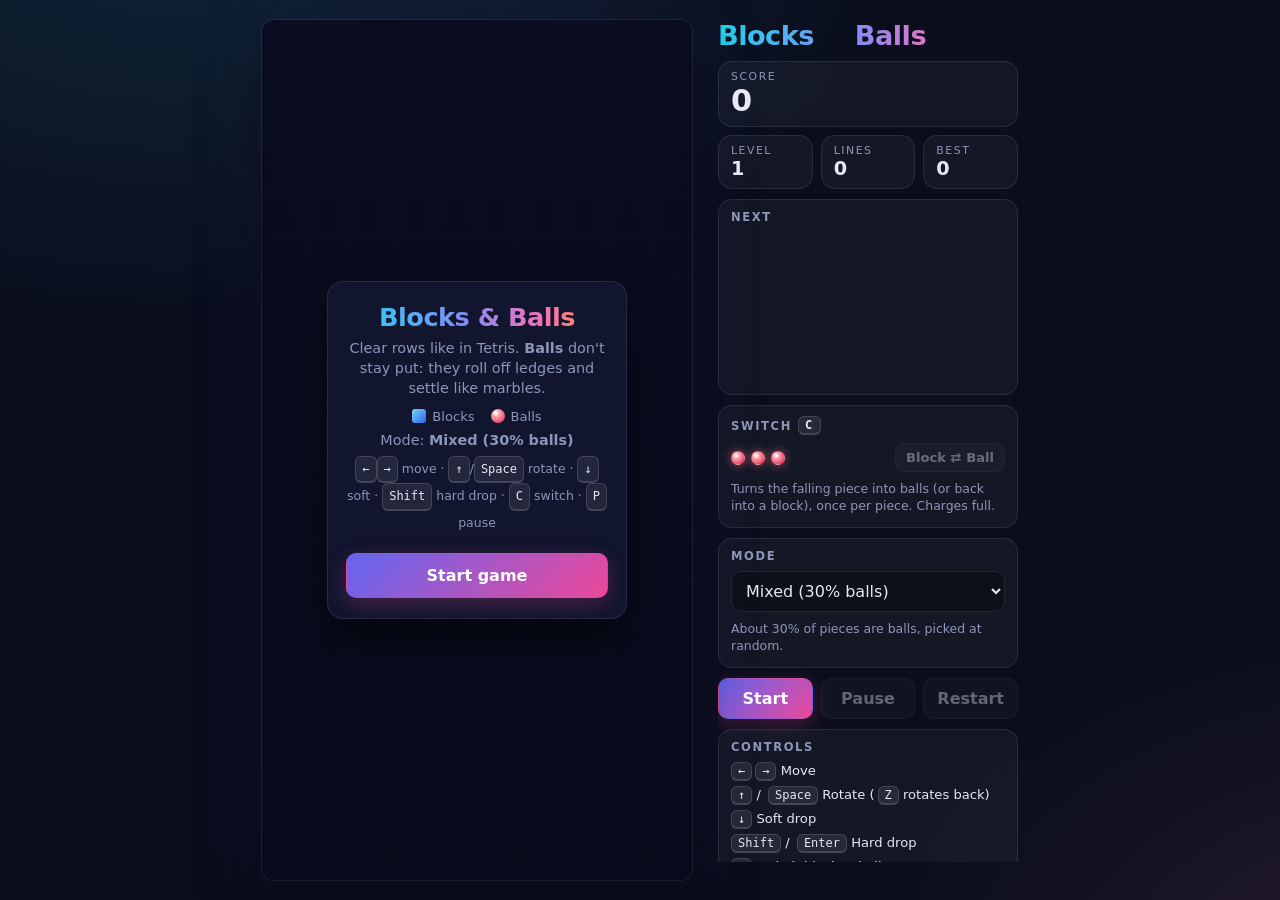
==== index.html @ 11afced2 "Add copyright footer, README notice and all-rights-reserved LICENSE" ====
<!DOCTYPE html>
<html lang="en">
<head>
  <meta charset="utf-8">
  <meta name="viewport" content="width=device-width, initial-scale=1, viewport-fit=cover">
  <meta name="theme-color" content="#0a0e1c">
  <title>Blocks &amp; Balls: a Tetris-like game with rolling marbles</title>
  <link rel="icon" href="data:,">
  <link rel="apple-touch-icon" href="data:,">
  <meta name="apple-mobile-web-app-capable" content="yes">
  <link rel="stylesheet" href="style.css">
</head>
<body>
  <div class="app" id="app">
    <main class="stage">
      <div class="board-wrap" id="boardWrap">
        <div class="board-inner" id="boardInner">
          <canvas id="board" aria-label="Game board"></canvas>
          <div class="overlay show" id="overlay" aria-live="polite">
            <div class="overlay-card" id="overlayCard"></div>
          </div>
        </div>
      </div>
    </main>

    <aside class="side">
      <header class="brand">
        <h1>Blocks <span class="amp">&amp;</span> <span class="balls-word">Balls</span></h1>
        <p class="tagline">Tetris, except some of the pieces roll.</p>
      </header>

      <section class="stats">
        <div class="stat stat-score"><span class="label">Score</span><span class="value" id="score">0</span></div>
        <div class="stat"><span class="label">Level</span><span class="value" id="level">1</span></div>
        <div class="stat"><span class="label">Lines</span><span class="value" id="lines">0</span></div>
        <div class="stat"><span class="label">Best</span><span class="value" id="high">0</span></div>
      </section>

      <section class="panel next-panel">
        <h2>Next</h2>
        <canvas id="next" aria-label="Next pieces"></canvas>
      </section>

      <section class="panel switch-panel">
        <h2>Switch <kbd>C</kbd></h2>
        <div class="switch-row">
          <div class="dots" id="switchDots" title="Switch charges"></div>
          <button type="button" id="btnSwitch" class="small">Block ⇄ Ball</button>
        </div>
        <p class="hint" id="switchHint">Turns the falling piece into balls (or back into a block). You get 1 charge back every 5 lines.</p>
      </section>

      <section class="panel mode-panel">
        <h2>Mode</h2>
        <select id="mode" aria-label="Game mode">
          <option value="classic">Classic (blocks only)</option>
          <option value="balls">Balls only</option>
          <option value="mixed" selected>Mixed (30% balls)</option>
          <option value="alternating">Alternating waves</option>
        </select>
        <p class="hint" id="modeInfo"></p>
      </section>

      <section class="buttons">
        <button type="button" id="btnStart" class="primary">Start</button>
        <button type="button" id="btnPause">Pause</button>
        <button type="button" id="btnRestart">Restart</button>
      </section>

      <section class="panel help">
        <h2>Controls</h2>
        <ul>
          <li><kbd>←</kbd><kbd>→</kbd> Move</li>
          <li><kbd>↑</kbd> / <kbd>Space</kbd> Rotate (<kbd>Z</kbd> rotates back)</li>
          <li><kbd>↓</kbd> Soft drop</li>
          <li><kbd>Shift</kbd> / <kbd>Enter</kbd> Hard drop</li>
          <li><kbd>C</kbd> Switch block ⇄ ball</li>
          <li><kbd>P</kbd> / <kbd>Esc</kbd> Pause</li>
        </ul>
        <p class="hint">On touch screens: tap to rotate, drag to move, drag down to soft drop, flick down to hard drop, flick up to switch.</p>
      </section>

      <footer class="site-footer">© 2026 Harish Lohar · <a href="mailto:hklohar@gmail.com">hklohar@gmail.com</a></footer>
    </aside>

    <nav class="touch-controls" id="touchControls" aria-label="Touch controls">
      <button type="button" data-action="left" aria-label="Move left">◀</button>
      <button type="button" data-action="rotate" aria-label="Rotate">⟳</button>
      <button type="button" data-action="right" aria-label="Move right">▶</button>
      <button type="button" data-action="switch" class="tc-switch" aria-label="Switch block or ball">⇄</button>
      <button type="button" data-action="down" aria-label="Soft drop">▼</button>
      <button type="button" data-action="drop" class="tc-drop" aria-label="Hard drop">⤓</button>
    </nav>
  </div>
  <script src="game.js"></script>
</body>
</html>
---- style.css ----
:root {
  --bg: #0a0e1c;
  --bg2: #111733;
  --panel: rgba(255, 255, 255, 0.045);
  --panel-border: rgba(255, 255, 255, 0.09);
  --text: #e6e9f5;
  --muted: #8e96b8;
  --block: #38bdf8;
  --ball: #fb7185;
  --accent: linear-gradient(90deg, #22d3ee, #818cf8 45%, #f472b6 75%, #fb923c);
  --radius: 14px;
  color-scheme: dark;
}

* { box-sizing: border-box; }

html, body {
  margin: 0;
  height: 100%;
  background:
    radial-gradient(1200px 700px at 15% -10%, rgba(56, 189, 248, 0.13), transparent 60%),
    radial-gradient(900px 600px at 110% 110%, rgba(244, 114, 182, 0.12), transparent 60%),
    var(--bg);
  color: var(--text);
  font-family: ui-sans-serif, system-ui, -apple-system, "Segoe UI", Roboto, "Helvetica Neue", Arial, sans-serif;
  -webkit-font-smoothing: antialiased;
  overflow: hidden;
  overscroll-behavior: none;
}

button, select { font: inherit; color: inherit; }

/* ---------- Layout (desktop) ---------- */
.app {
  height: 100vh;
  height: 100dvh;
  display: grid;
  grid-template-columns: auto minmax(250px, 300px);
  grid-template-rows: 1fr auto;
  grid-template-areas: "stage side" "stage touch";
  justify-content: center;
  align-content: center;
  gap: 18px 26px;
  padding: 20px;
}

.stage { grid-area: stage; display: flex; align-items: center; justify-content: center; min-height: 0; }
.side { grid-area: side; display: flex; flex-direction: column; gap: 10px; max-height: calc(100dvh - 40px); min-height: 0; overflow-y: auto; scrollbar-width: thin; }
.touch-controls { grid-area: touch; }

.board-wrap {
  position: relative;
  height: calc(100dvh - 40px);
  max-height: 900px;
  aspect-ratio: 1 / 2;
  max-width: calc(100vw - 380px);
}

.board-inner {
  position: absolute;
  left: 50%; top: 50%;
  transform: translate(-50%, -50%);
  border-radius: 12px;
  box-shadow:
    0 0 0 1px rgba(255, 255, 255, 0.08),
    0 20px 60px rgba(0, 0, 0, 0.55),
    0 0 80px rgba(99, 102, 241, 0.12);
  overflow: hidden;
  touch-action: none;
  user-select: none;
  -webkit-user-select: none;
}
.board-inner canvas { display: block; }

/* ---------- Brand ---------- */
.brand h1 {
  margin: 0;
  font-size: 1.7rem;
  letter-spacing: -0.02em;
  font-weight: 800;
  background: var(--accent);
  -webkit-background-clip: text;
  background-clip: text;
  color: transparent;
}
.brand .amp { opacity: 0.7; }
.brand .tagline { margin: 4px 0 0; color: var(--muted); font-size: 0.85rem; }

/* ---------- Panels ---------- */
.panel, .stat {
  background: var(--panel);
  border: 1px solid var(--panel-border);
  border-radius: var(--radius);
  backdrop-filter: blur(8px);
}
.panel { padding: 10px 12px 12px; }
.panel h2 {
  margin: 0 0 8px;
  font-size: 0.72rem;
  letter-spacing: 0.14em;
  text-transform: uppercase;
  color: var(--muted);
  font-weight: 700;
  display: flex; align-items: center; gap: 6px;
}

.stats { display: grid; grid-template-columns: repeat(3, 1fr); gap: 8px; }
.stat { padding: 8px 12px; display: flex; flex-direction: column; }
.stat-score { grid-column: 1 / -1; }
.stat .label { font-size: 0.68rem; text-transform: uppercase; letter-spacing: 0.14em; color: var(--muted); }
.stat .value { font-size: 1.2rem; font-weight: 800; font-variant-numeric: tabular-nums; }
.stat-score .value { font-size: 1.9rem; }
.stat .value.bump { animation: bump 0.35s ease; }
@keyframes bump { 30% { transform: scale(1.12); color: #fde68a; } }

.next-panel canvas { width: 100%; height: 150px; display: block; }

.switch-row { display: flex; align-items: center; justify-content: space-between; gap: 10px; }
.dots { display: flex; gap: 6px; }
.dot {
  width: 14px; height: 14px; border-radius: 50%;
  background: rgba(255, 255, 255, 0.1);
  border: 1px solid rgba(255, 255, 255, 0.15);
  transition: background 0.25s, box-shadow 0.25s;
}
.dot.on {
  background: radial-gradient(circle at 35% 30%, #fff 0 8%, #fda4af 25%, #e11d48 100%);
  box-shadow: 0 0 10px rgba(251, 113, 133, 0.6);
  border-color: transparent;
}
.switch-panel.disabled { opacity: 0.45; }

.hint { margin: 8px 0 0; font-size: 0.78rem; color: var(--muted); line-height: 1.4; }

select {
  width: 100%;
  padding: 9px 10px;
  border-radius: 10px;
  background: rgba(0, 0, 0, 0.3);
  border: 1px solid var(--panel-border);
  outline: none;
}
select:focus-visible { border-color: #818cf8; }
select:disabled { opacity: 0.55; }

/* ---------- Buttons ---------- */
.buttons { display: grid; grid-template-columns: repeat(3, 1fr); gap: 8px; }
button {
  cursor: pointer;
  border: 1px solid var(--panel-border);
  background: rgba(255, 255, 255, 0.07);
  border-radius: 10px;
  padding: 10px 8px;
  font-weight: 650;
  transition: transform 0.08s ease, background 0.2s, border-color 0.2s, opacity 0.2s;
  -webkit-tap-highlight-color: transparent;
  touch-action: manipulation;
}
button:hover:not(:disabled) { background: rgba(255, 255, 255, 0.12); border-color: rgba(255, 255, 255, 0.2); }
button:active:not(:disabled) { transform: scale(0.96); }
button:disabled { opacity: 0.4; cursor: not-allowed; }
button.primary {
  background: linear-gradient(135deg, #6366f1, #ec4899);
  border-color: transparent;
  color: white;
  box-shadow: 0 6px 20px rgba(236, 72, 153, 0.25);
}
button.primary:hover:not(:disabled) { background: linear-gradient(135deg, #7c7ff5, #f062ac); }
button.small { padding: 6px 10px; font-size: 0.82rem; }

kbd {
  display: inline-block;
  min-width: 1.6em;
  padding: 1px 6px;
  border-radius: 6px;
  font-family: ui-monospace, SFMono-Regular, Menlo, monospace;
  font-size: 0.75rem;
  text-align: center;
  background: rgba(255, 255, 255, 0.08);
  border: 1px solid rgba(255, 255, 255, 0.14);
  border-bottom-width: 2px;
  color: var(--text);
}
.help ul { list-style: none; margin: 0; padding: 0; display: grid; gap: 5px; font-size: 0.82rem; }
.help li kbd + kbd { margin-left: 3px; }

/* ---------- Footer ---------- */
.site-footer {
  margin-top: auto;
  padding: 4px 2px 0;
  font-size: 0.7rem;
  line-height: 1.3;
  color: rgba(142, 150, 184, 0.7);
  text-align: center;
  white-space: nowrap;
  overflow: hidden;
  text-overflow: ellipsis;
}
.site-footer a { color: inherit; text-decoration: none; border-bottom: 1px dotted rgba(142, 150, 184, 0.45); }
.site-footer a:hover, .site-footer a:focus-visible { color: var(--text); border-bottom-color: currentColor; outline: none; }

/* ---------- Overlay ---------- */
.overlay {
  position: absolute; inset: 0;
  display: flex; align-items: center; justify-content: center;
  background: rgba(8, 10, 24, 0.62);
  backdrop-filter: blur(4px);
  opacity: 0; pointer-events: none;
  transition: opacity 0.25s ease;
  padding: 14px;
}
.overlay.show { opacity: 1; pointer-events: auto; }
.overlay-card {
  text-align: center;
  background: rgba(20, 25, 50, 0.85);
  border: 1px solid var(--panel-border);
  border-radius: 16px;
  padding: 20px 18px;
  width: 100%;
  max-width: 300px;
  box-shadow: 0 20px 50px rgba(0, 0, 0, 0.5);
  transform: translateY(6px) scale(0.98);
  transition: transform 0.3s ease;
}
.overlay.show .overlay-card { transform: none; }
.overlay-card h2 {
  margin: 0 0 6px; font-size: 1.6rem; letter-spacing: -0.02em;
  background: var(--accent); -webkit-background-clip: text; background-clip: text; color: transparent;
}
.overlay-card p { margin: 6px 0; color: var(--muted); font-size: 0.9rem; line-height: 1.4; }
.overlay-card .big { font-size: 2.2rem; font-weight: 800; color: var(--text); font-variant-numeric: tabular-nums; }
.overlay-card .record { color: #fde68a; font-weight: 700; }
.overlay-card button { margin-top: 12px; width: 100%; padding: 12px; }
.overlay-card .keys { font-size: 0.78rem; line-height: 1.9; }
body.touch .overlay-card .keys { display: none; }
.legend { display: flex; justify-content: center; gap: 16px; margin: 10px 0 2px; font-size: 0.82rem; color: var(--muted); }
.legend span { display: inline-flex; align-items: center; gap: 6px; }
.sw { width: 14px; height: 14px; display: inline-block; }
.sw.block { border-radius: 3px; background: linear-gradient(135deg, #7dd3fc, #2563eb); }
.sw.ball { border-radius: 50%; background: radial-gradient(circle at 35% 30%, #fff 0 8%, #fda4af 25%, #e11d48 100%); }

/* ---------- Touch controls ---------- */
.touch-controls {
  display: none;
  grid-template-columns: repeat(3, 1fr);
  gap: 8px;
  user-select: none;
  -webkit-user-select: none;
}
body.touch .touch-controls { display: grid; }
.touch-controls button {
  padding: 0;
  height: 54px;
  font-size: 1.35rem;
  border-radius: 14px;
  background: rgba(255, 255, 255, 0.07);
  touch-action: none;
}
.touch-controls button.pressed { background: rgba(129, 140, 248, 0.35); transform: scale(0.95); }
.touch-controls .tc-switch { color: #fda4af; }
.touch-controls .tc-drop { color: #7dd3fc; }

/* ---------- Mobile / narrow ---------- */
@media (max-width: 820px), (max-aspect-ratio: 4/5) {
  .app {
    grid-template-columns: 1fr;
    grid-template-rows: auto minmax(0, 1fr) auto;
    grid-template-areas: "side" "stage" "touch";
    justify-content: stretch;
    align-content: stretch;
    gap: 8px;
    padding: max(8px, env(safe-area-inset-top)) 10px max(8px, env(safe-area-inset-bottom));
  }
  .side {
    display: grid;
    grid-template-columns: 1fr 1fr 84px;
    grid-template-areas:
      "brand brand next"
      "stats stats next"
      "mode switch next"
      "buttons buttons buttons"
      "footer footer footer";
    gap: 6px;
    overflow: visible;
  }
  .brand { grid-area: brand; display: flex; align-items: baseline; }
  .brand h1 { font-size: 1.15rem; }
  .brand .tagline, .help, .hint { display: none; }
  .stats { grid-area: stats; grid-template-columns: repeat(4, 1fr); gap: 5px; }
  .stat, .stat-score { grid-column: auto; padding: 4px 6px; border-radius: 10px; }
  .stat .label { font-size: 0.56rem; letter-spacing: 0.08em; }
  .stat .value, .stat-score .value { font-size: 0.98rem; }
  .next-panel { grid-area: next; padding: 6px; border-radius: 10px; }
  .next-panel h2 { margin-bottom: 2px; font-size: 0.58rem; }
  .next-panel canvas { height: 100px; }
  .mode-panel { grid-area: mode; padding: 0; border: 0; background: none; }
  .mode-panel h2, .switch-panel h2 { display: none; }
  .mode-panel select { padding: 6px 8px; font-size: 0.82rem; }
  .switch-panel { grid-area: switch; padding: 4px 6px; border-radius: 10px; }
  .switch-row { gap: 4px; }
  .dot { width: 10px; height: 10px; }
  .switch-panel button { padding: 4px 6px; font-size: 0.72rem; }
  .buttons { grid-area: buttons; }
  .site-footer { grid-area: footer; margin-top: -2px; padding: 0; font-size: 0.62rem; }
  .buttons button { padding: 7px 6px; font-size: 0.85rem; }
  .board-wrap { height: 100%; width: 100%; max-width: none; max-height: none; aspect-ratio: auto; }
  .touch-controls button { height: 50px; }
}

@media (max-height: 940px) and (min-width: 821px) and (min-aspect-ratio: 4/5) {
  .help .hint, .brand .tagline { display: none; }
}
@media (max-height: 880px) and (min-width: 821px) and (min-aspect-ratio: 4/5) {
  .help, .switch-panel .hint { display: none; }
  .next-panel canvas { height: 120px; }
}

@media (prefers-reduced-motion: reduce) {
  * { transition: none !important; animation: none !important; }
}
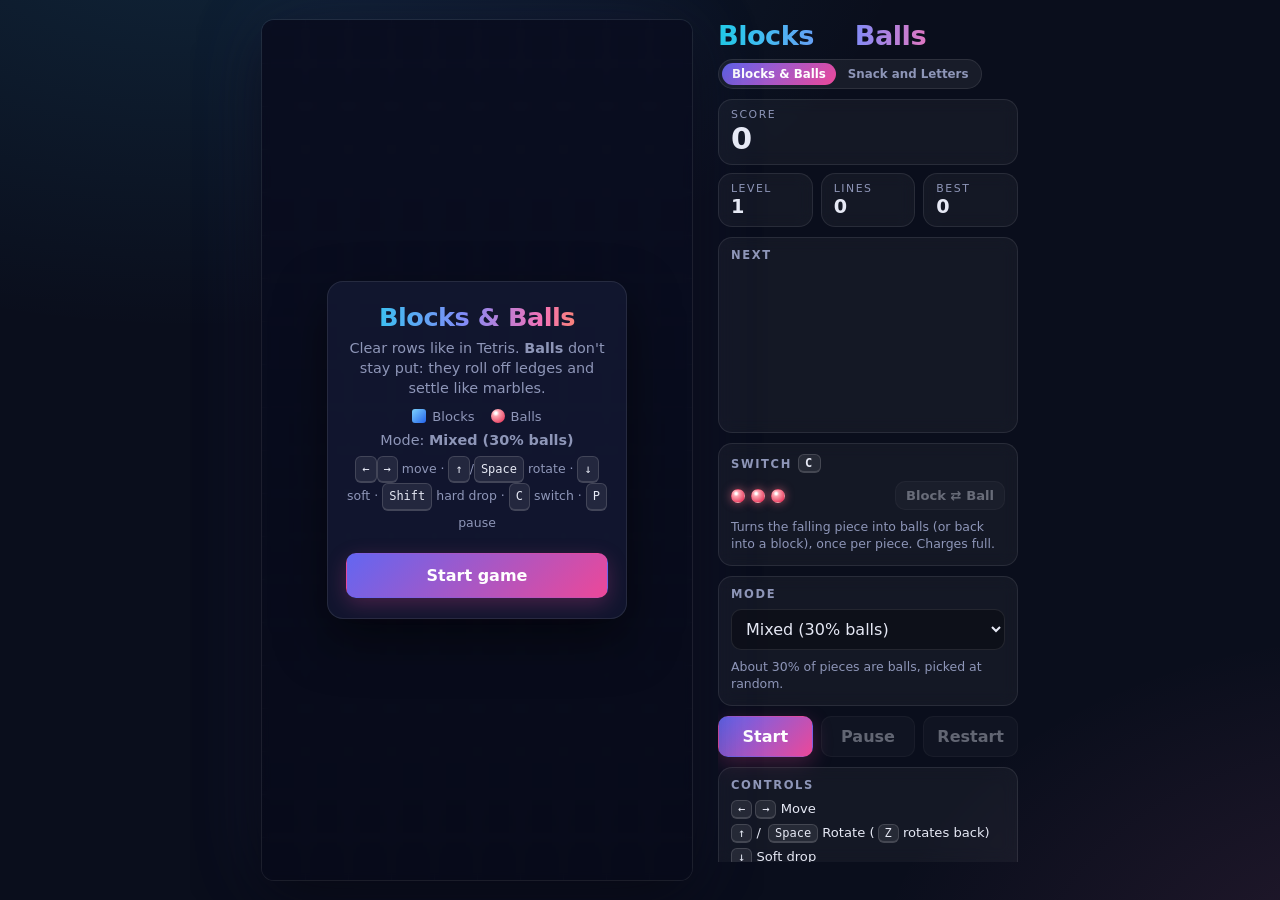
==== commit e3932b1a: "Add Snack and Letters (snake, letters, rope bonus wheel, original collectible creatures) and arcade " ====
--- a/index.html
+++ b/index.html
@@ -27,6 +27,10 @@
       <header class="brand">
         <h1>Blocks <span class="amp">&amp;</span> <span class="balls-word">Balls</span></h1>
         <p class="tagline">Tetris, except some of the pieces roll.</p>
+        <nav class="arcade" aria-label="Arcade games">
+          <a href="index.html" class="current" aria-current="page">Blocks &amp; Balls</a>
+          <a href="snack.html">Snack and Letters</a>
+        </nav>
       </header>
 
       <section class="stats">
--- a/style.css
+++ b/style.css
@@ -85,6 +85,12 @@
 }
 .brand .amp { opacity: 0.7; }
 .brand .tagline { margin: 4px 0 0; color: var(--muted); font-size: 0.85rem; }
+
+/* ---------- Arcade switcher ---------- */
+.arcade { display: inline-flex; margin-top: 8px; padding: 3px; gap: 2px; border-radius: 999px; background: rgba(255, 255, 255, 0.06); border: 1px solid var(--panel-border); }
+.arcade a { padding: 4px 10px; border-radius: 999px; font-size: 0.74rem; font-weight: 700; color: var(--muted); text-decoration: none; white-space: nowrap; }
+.arcade a:hover { color: var(--text); }
+.arcade a.current { color: #fff; background: linear-gradient(135deg, #6366f1, #ec4899); }
 
 /* ---------- Panels ---------- */
 .panel, .stat {
@@ -283,8 +289,10 @@
     gap: 6px;
     overflow: visible;
   }
-  .brand { grid-area: brand; display: flex; align-items: baseline; }
-  .brand h1 { font-size: 1.15rem; }
+  .brand { grid-area: brand; display: flex; align-items: center; min-width: 0; }
+  .brand h1 { display: none; }
+  .arcade { margin-top: 0; }
+  .arcade a { padding: 4px 9px; font-size: 0.72rem; }
   .brand .tagline, .help, .hint { display: none; }
   .stats { grid-area: stats; grid-template-columns: repeat(4, 1fr); gap: 5px; }
   .stat, .stat-score { grid-column: auto; padding: 4px 6px; border-radius: 10px; }
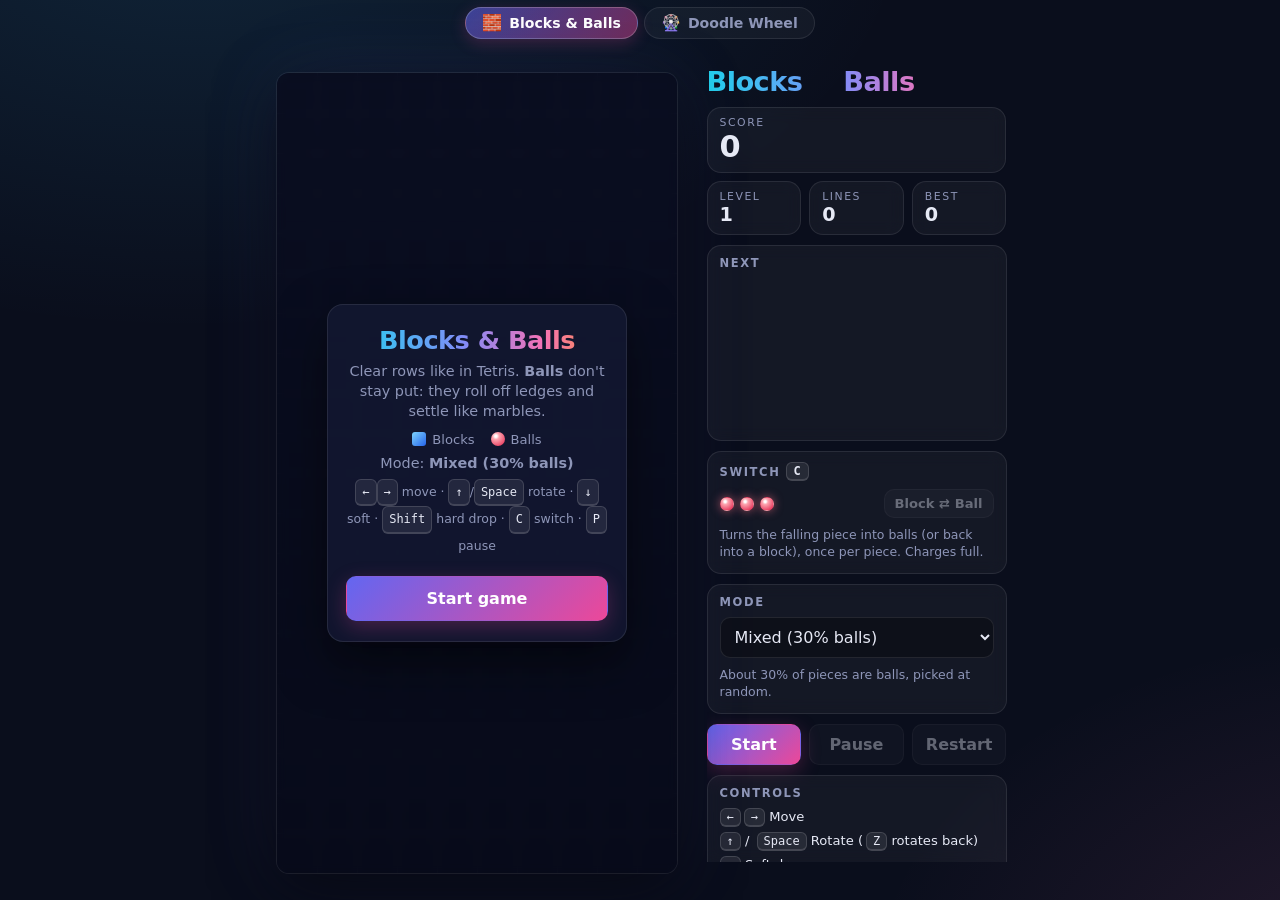
==== commit 227a413f: "Replace outdated snack game with Doodle Wheel (snake, ropes, 1-10 spin wheel, original collectible c" ====
--- a/index.html
+++ b/index.html
@@ -4,14 +4,20 @@
   <meta charset="utf-8">
   <meta name="viewport" content="width=device-width, initial-scale=1, viewport-fit=cover">
   <meta name="theme-color" content="#0a0e1c">
-  <title>Blocks &amp; Balls: a Tetris-like game with rolling marbles</title>
+  <title>Arcade: Blocks &amp; Balls and Doodle Wheel</title>
+  <meta name="description" content="Two browser games: Blocks &amp; Balls (Tetris with rolling marbles) and Doodle Wheel (a snake game with ropes, a bonus spin wheel and collectible creatures).">
   <link rel="icon" href="data:,">
   <link rel="apple-touch-icon" href="data:,">
   <meta name="apple-mobile-web-app-capable" content="yes">
   <link rel="stylesheet" href="style.css">
 </head>
 <body>
-  <div class="app" id="app">
+  <nav class="arcade-tabs" role="tablist" aria-label="Choose a game">
+    <button type="button" role="tab" class="arcade-tab" id="tabBlocks" data-game="blocks" aria-controls="app" aria-selected="true"><span class="tab-ico" aria-hidden="true">🧱</span>Blocks &amp; Balls</button>
+    <button type="button" role="tab" class="arcade-tab" id="tabDoodle" data-game="doodle" aria-controls="doodleApp" aria-selected="false"><span class="tab-ico" aria-hidden="true">🎡</span>Doodle Wheel</button>
+  </nav>
+
+  <div class="app" id="app" role="tabpanel" aria-labelledby="tabBlocks">
     <main class="stage">
       <div class="board-wrap" id="boardWrap">
         <div class="board-inner" id="boardInner">
@@ -27,10 +33,6 @@
       <header class="brand">
         <h1>Blocks <span class="amp">&amp;</span> <span class="balls-word">Balls</span></h1>
         <p class="tagline">Tetris, except some of the pieces roll.</p>
-        <nav class="arcade" aria-label="Arcade games">
-          <a href="index.html" class="current" aria-current="page">Blocks &amp; Balls</a>
-          <a href="snack.html">Snack and Letters</a>
-        </nav>
       </header>
 
       <section class="stats">
@@ -96,6 +98,66 @@
       <button type="button" data-action="drop" class="tc-drop" aria-label="Hard drop">⤓</button>
     </nav>
   </div>
+  <div class="app dw-app" id="doodleApp" role="tabpanel" aria-labelledby="tabDoodle" hidden>
+    <main class="stage">
+      <div class="board-wrap dw-board-wrap" id="dwBoardWrap">
+        <div class="board-inner" id="dwBoardInner">
+          <canvas id="dwBoard" aria-label="Doodle Wheel board"></canvas>
+          <button type="button" class="primary dw-spin" id="dwSpin" hidden>Spin!</button>
+          <div class="overlay show" id="dwOverlay" aria-live="polite">
+            <div class="overlay-card" id="dwOverlayCard"></div>
+          </div>
+        </div>
+      </div>
+    </main>
+
+    <aside class="side dw-side">
+      <header class="brand">
+        <h1>Doodle <span class="balls-word">Wheel</span></h1>
+        <p class="tagline">Eat cute animals, grab ropes, spin for bonuses, catch creatures.</p>
+      </header>
+
+      <section class="stats dw-stats">
+        <div class="stat stat-score"><span class="label">Score</span><span class="value" id="dwScore">0</span></div>
+        <div class="stat"><span class="label">Ropes</span><span class="value" id="dwRopes">0</span></div>
+        <div class="stat"><span class="label">Level</span><span class="value" id="dwLevel">1</span></div>
+        <div class="stat"><span class="label">Best</span><span class="value" id="dwHigh">0</span></div>
+      </section>
+
+      <section class="panel dw-tray-panel">
+        <h2>Collection <span class="dw-tray-count" id="dwTrayCount">0/8</span></h2>
+        <div class="dw-tray" id="dwTray" aria-label="Creature collection"></div>
+      </section>
+
+      <section class="buttons">
+        <button type="button" id="dwStart" class="primary">Start</button>
+        <button type="button" id="dwPause">Pause</button>
+        <button type="button" id="dwRestart">Restart</button>
+      </section>
+
+      <section class="panel help">
+        <h2>How to play</h2>
+        <ul>
+          <li><kbd>←</kbd><kbd>↑</kbd><kbd>↓</kbd><kbd>→</kbd> / <kbd>W</kbd><kbd>A</kbd><kbd>S</kbd><kbd>D</kbd> Steer</li>
+          <li><kbd>Space</kbd> / <kbd>Enter</kbd> Spin the wheel</li>
+          <li><kbd>P</kbd> / <kbd>Esc</kbd> Pause</li>
+        </ul>
+        <p class="hint">Animals grow the snake. Each rope spins the wheel (×1 to ×10), and every 3 ropes speeds you up. After 6 ropes, creatures appear by the ropes. Don't hit the walls or yourself!</p>
+      </section>
+
+      <footer class="site-footer">© 2026 Harish Lohar · <a href="mailto:hklohar@gmail.com">hklohar@gmail.com</a></footer>
+    </aside>
+
+    <nav class="touch-controls dw-dpad" id="dwDpad" aria-label="Arrow pad">
+      <button type="button" data-dir="up" class="dp-up" aria-label="Up">▲</button>
+      <button type="button" data-dir="left" class="dp-left" aria-label="Left">◀</button>
+      <button type="button" data-dir="down" class="dp-down" aria-label="Down">▼</button>
+      <button type="button" data-dir="right" class="dp-right" aria-label="Right">▶</button>
+    </nav>
+  </div>
+
+  <script src="arcade.js"></script>
   <script src="game.js"></script>
+  <script src="doodle.js"></script>
 </body>
 </html>
--- a/style.css
+++ b/style.css
@@ -9,6 +9,8 @@
   --ball: #fb7185;
   --accent: linear-gradient(90deg, #22d3ee, #818cf8 45%, #f472b6 75%, #fb923c);
   --radius: 14px;
+  --tabs-h: 46px;
+  --tabs-total: calc(var(--tabs-h) + env(safe-area-inset-top, 0px));
   color-scheme: dark;
 }
 
@@ -32,8 +34,8 @@
 
 /* ---------- Layout (desktop) ---------- */
 .app {
-  height: 100vh;
-  height: 100dvh;
+  height: calc(100vh - var(--tabs-total));
+  height: calc(100dvh - var(--tabs-total));
   display: grid;
   grid-template-columns: auto minmax(250px, 300px);
   grid-template-rows: 1fr auto;
@@ -45,12 +47,12 @@
 }
 
 .stage { grid-area: stage; display: flex; align-items: center; justify-content: center; min-height: 0; }
-.side { grid-area: side; display: flex; flex-direction: column; gap: 10px; max-height: calc(100dvh - 40px); min-height: 0; overflow-y: auto; scrollbar-width: thin; }
+.side { grid-area: side; display: flex; flex-direction: column; gap: 10px; max-height: calc(100dvh - 40px - var(--tabs-total)); min-height: 0; overflow-y: auto; scrollbar-width: thin; }
 .touch-controls { grid-area: touch; }
 
 .board-wrap {
   position: relative;
-  height: calc(100dvh - 40px);
+  height: calc(100dvh - 40px - var(--tabs-total));
   max-height: 900px;
   aspect-ratio: 1 / 2;
   max-width: calc(100vw - 380px);
@@ -86,12 +88,6 @@
 .brand .amp { opacity: 0.7; }
 .brand .tagline { margin: 4px 0 0; color: var(--muted); font-size: 0.85rem; }
 
-/* ---------- Arcade switcher ---------- */
-.arcade { display: inline-flex; margin-top: 8px; padding: 3px; gap: 2px; border-radius: 999px; background: rgba(255, 255, 255, 0.06); border: 1px solid var(--panel-border); }
-.arcade a { padding: 4px 10px; border-radius: 999px; font-size: 0.74rem; font-weight: 700; color: var(--muted); text-decoration: none; white-space: nowrap; }
-.arcade a:hover { color: var(--text); }
-.arcade a.current { color: #fff; background: linear-gradient(135deg, #6366f1, #ec4899); }
-
 /* ---------- Panels ---------- */
 .panel, .stat {
   background: var(--panel);
@@ -275,7 +271,7 @@
     justify-content: stretch;
     align-content: stretch;
     gap: 8px;
-    padding: max(8px, env(safe-area-inset-top)) 10px max(8px, env(safe-area-inset-bottom));
+    padding: 6px 10px max(8px, env(safe-area-inset-bottom));
   }
   .side {
     display: grid;
@@ -289,10 +285,8 @@
     gap: 6px;
     overflow: visible;
   }
-  .brand { grid-area: brand; display: flex; align-items: center; min-width: 0; }
-  .brand h1 { display: none; }
-  .arcade { margin-top: 0; }
-  .arcade a { padding: 4px 9px; font-size: 0.72rem; }
+  .brand { grid-area: brand; display: flex; align-items: baseline; }
+  .brand h1 { font-size: 1.15rem; }
   .brand .tagline, .help, .hint { display: none; }
   .stats { grid-area: stats; grid-template-columns: repeat(4, 1fr); gap: 5px; }
   .stat, .stat-score { grid-column: auto; padding: 4px 6px; border-radius: 10px; }
@@ -323,6 +317,97 @@
   .next-panel canvas { height: 120px; }
 }
 
+/* ---------- Arcade tabs ---------- */
+.app[hidden] { display: none !important; }
+.arcade-tabs {
+  height: var(--tabs-total);
+  padding: env(safe-area-inset-top, 0px) 10px 0;
+  display: flex; align-items: center; justify-content: center; gap: 6px;
+}
+.arcade-tab {
+  display: inline-flex; align-items: center; gap: 7px;
+  padding: 7px 16px;
+  border-radius: 999px;
+  font-size: 0.88rem; font-weight: 700;
+  color: var(--muted);
+  background: rgba(255, 255, 255, 0.04);
+  border: 1px solid var(--panel-border);
+  white-space: nowrap;
+}
+.arcade-tab .tab-ico { font-size: 1rem; line-height: 1; }
+.arcade-tab.active {
+  color: #fff;
+  background: linear-gradient(135deg, rgba(99, 102, 241, 0.55), rgba(236, 72, 153, 0.45));
+  border-color: rgba(255, 255, 255, 0.22);
+  box-shadow: 0 4px 16px rgba(236, 72, 153, 0.22);
+}
+.arcade-tab:focus-visible { outline: 2px solid #818cf8; outline-offset: 2px; }
+
+/* ---------- Doodle Wheel ---------- */
+.dw-board-wrap { aspect-ratio: 4 / 5; max-width: calc(100vw - 380px); }
+.dw-board-wrap .board-inner { box-shadow: 0 0 0 1px rgba(255, 255, 255, 0.08), 0 20px 60px rgba(0, 0, 0, 0.55), 0 0 80px rgba(52, 211, 153, 0.12); }
+.dw-app .brand h1 { background: linear-gradient(90deg, #4ade80, #22d3ee 40%, #facc15 70%, #f472b6); -webkit-background-clip: text; background-clip: text; color: transparent; }
+.dw-stats { grid-template-columns: repeat(3, 1fr); }
+.dw-tray-count { margin-left: auto; letter-spacing: 0.04em; text-transform: none; color: #fde68a; font-weight: 700; }
+.dw-tray { display: grid; grid-template-columns: repeat(4, 1fr); gap: 6px; }
+.dw-slot {
+  position: relative;
+  display: flex; flex-direction: column; align-items: center;
+  padding: 4px 2px 3px;
+  border-radius: 10px;
+  background: rgba(0, 0, 0, 0.22);
+  border: 1px dashed rgba(255, 255, 255, 0.12);
+}
+.dw-slot canvas { width: 40px; height: 40px; filter: brightness(0) invert(0.35); opacity: 0.45; transition: filter 0.3s, opacity 0.3s; }
+.dw-slot-name { font-size: 0.62rem; color: var(--muted); font-weight: 700; }
+.dw-slot.got { border-style: solid; border-color: rgba(253, 230, 138, 0.35); background: rgba(253, 230, 138, 0.07); }
+.dw-slot.got canvas { filter: none; opacity: 1; }
+.dw-slot.got .dw-slot-name { color: var(--text); }
+.dw-count { position: absolute; top: 2px; right: 4px; font-size: 0.62rem; font-weight: 800; color: #fde68a; }
+.dw-slot.pop { animation: slotPop 0.6s ease; }
+@keyframes slotPop { 0% { transform: scale(1); } 35% { transform: scale(1.25) rotate(-6deg); box-shadow: 0 0 18px rgba(253, 230, 138, 0.7); } 100% { transform: scale(1); } }
+.dw-spin {
+  position: absolute; left: 50%; bottom: 7%;
+  transform: translateX(-50%);
+  min-width: 46%; padding: 12px 18px;
+  font-size: 1.1rem; font-weight: 800; letter-spacing: 0.02em;
+  border-radius: 999px; z-index: 2;
+  animation: spinPulse 1s ease-in-out infinite;
+}
+.dw-spin[hidden] { display: none; }
+@keyframes spinPulse { 50% { transform: translateX(-50%) scale(1.06); } }
+.dw-final { margin: 10px 0 0; font-size: 0.85rem; color: var(--muted); }
+.dw-final b { color: var(--text); }
+.dw-chips { display: flex; flex-wrap: wrap; justify-content: center; gap: 5px; margin-top: 6px; }
+.dw-chip { display: inline-flex; align-items: center; gap: 3px; padding: 2px 8px 2px 2px; border-radius: 999px; background: rgba(255, 255, 255, 0.08); color: var(--text); font-size: 0.75rem; font-weight: 700; }
+.dw-chip img { width: 24px; height: 24px; }
+.dw-none { margin-top: 4px; font-size: 0.78rem; }
+.overlay-card .touch-only { display: none; }
+body.touch .overlay-card .touch-only { display: block; }
+.dw-dpad { grid-template-columns: repeat(3, 1fr); grid-template-areas: ". up ." "left down right"; gap: 6px; }
+.dw-dpad .dp-up { grid-area: up; } .dw-dpad .dp-left { grid-area: left; } .dw-dpad .dp-down { grid-area: down; } .dw-dpad .dp-right { grid-area: right; }
+
+@media (max-width: 820px), (max-aspect-ratio: 4/5) {
+  :root { --tabs-h: 42px; }
+  .arcade-tab { padding: 6px 12px; font-size: 0.8rem; }
+  .dw-side {
+    grid-template-columns: 1fr;
+    grid-template-areas: "brand" "stats" "tray" "buttons" "footer";
+  }
+  .dw-stats { grid-template-columns: repeat(4, 1fr); }
+  .dw-tray-panel { grid-area: tray; padding: 4px 6px; border-radius: 10px; }
+  .dw-tray-panel h2 { display: none; }
+  .dw-tray { grid-template-columns: repeat(8, 1fr); gap: 3px; }
+  .dw-slot { padding: 1px 0 0; border-radius: 7px; }
+  .dw-slot canvas { width: 26px; height: 26px; }
+  .dw-slot-name { font-size: 0.45rem; letter-spacing: -0.02em; }
+  .dw-count { top: 0; right: 1px; font-size: 0.5rem; }
+  .dw-board-wrap { aspect-ratio: auto; max-width: none; }
+  .dw-dpad { gap: 5px; }
+  .dw-dpad button { height: 42px; }
+  .dw-spin { padding: 10px 14px; font-size: 1rem; }
+}
+
 @media (prefers-reduced-motion: reduce) {
   * { transition: none !important; animation: none !important; }
 }
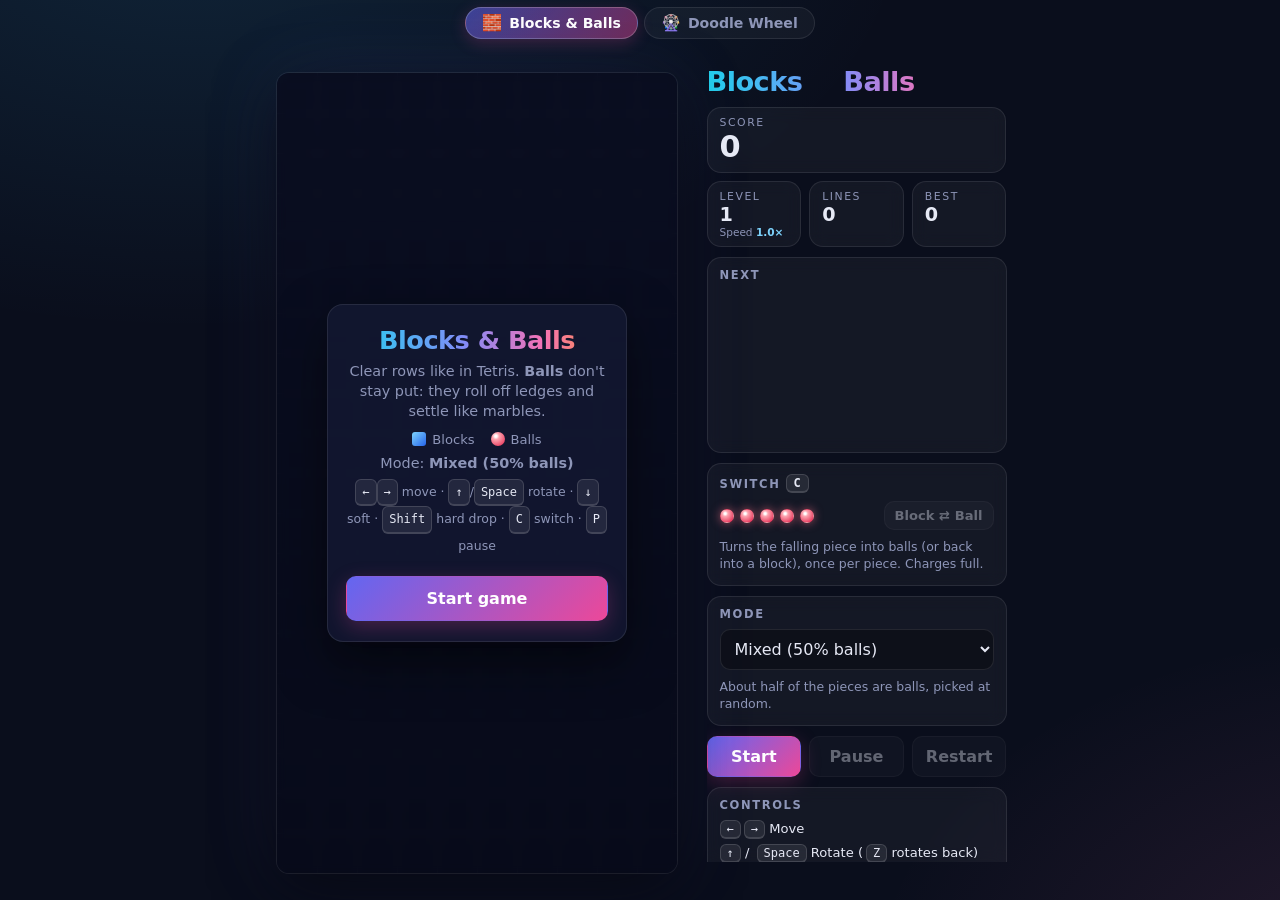
==== commit 6d237fd8: "Blocks & Balls: more balls (Mixed 50%, waves of 2), more switches (5, +1 per 2 lines, +1 per level)," ====
--- a/index.html
+++ b/index.html
@@ -5,7 +5,7 @@
   <meta name="viewport" content="width=device-width, initial-scale=1, viewport-fit=cover">
   <meta name="theme-color" content="#0a0e1c">
   <title>Arcade: Blocks &amp; Balls and Doodle Wheel</title>
-  <meta name="description" content="Two browser games: Blocks &amp; Balls (Tetris with rolling marbles) and Doodle Wheel (a snake game with ropes, a bonus spin wheel and collectible creatures).">
+  <meta name="description" content="Two browser games: Blocks &amp; Balls (Tetris with rolling marbles) and Doodle Wheel (a doodle-style snakes-and-ropes board game with a 1-10 spin wheel and collectible creatures).">
   <link rel="icon" href="data:,">
   <link rel="apple-touch-icon" href="data:,">
   <meta name="apple-mobile-web-app-capable" content="yes">
@@ -37,7 +37,7 @@
 
       <section class="stats">
         <div class="stat stat-score"><span class="label">Score</span><span class="value" id="score">0</span></div>
-        <div class="stat"><span class="label">Level</span><span class="value" id="level">1</span></div>
+        <div class="stat"><span class="label">Level</span><span class="value" id="level">1</span><span class="sub" title="Fall speed vs level 1">Speed <b id="speed">1.0×</b></span></div>
         <div class="stat"><span class="label">Lines</span><span class="value" id="lines">0</span></div>
         <div class="stat"><span class="label">Best</span><span class="value" id="high">0</span></div>
       </section>
@@ -53,7 +53,7 @@
           <div class="dots" id="switchDots" title="Switch charges"></div>
           <button type="button" id="btnSwitch" class="small">Block ⇄ Ball</button>
         </div>
-        <p class="hint" id="switchHint">Turns the falling piece into balls (or back into a block). You get 1 charge back every 5 lines.</p>
+        <p class="hint" id="switchHint">Turns the falling piece into balls (or back into a block). You get 1 charge back every 2 lines, plus 1 on every level-up.</p>
       </section>
 
       <section class="panel mode-panel">
@@ -61,7 +61,7 @@
         <select id="mode" aria-label="Game mode">
           <option value="classic">Classic (blocks only)</option>
           <option value="balls">Balls only</option>
-          <option value="mixed" selected>Mixed (30% balls)</option>
+          <option value="mixed" selected>Mixed (50% balls)</option>
           <option value="alternating">Alternating waves</option>
         </select>
         <p class="hint" id="modeInfo"></p>
@@ -99,11 +99,17 @@
     </nav>
   </div>
   <div class="app dw-app" id="doodleApp" role="tabpanel" aria-labelledby="tabDoodle" hidden>
-    <main class="stage">
-      <div class="board-wrap dw-board-wrap" id="dwBoardWrap">
+    <header class="dw-head">
+      <h1 class="dw-title">Doodle <span>Wheel</span></h1>
+      <div class="dw-turn" id="dwTurn" aria-live="polite">Pick players and start</div>
+    </header>
+
+    <section class="dw-players" id="dwPlayers" aria-label="Players"></section>
+
+    <main class="dw-stage">
+      <div class="dw-board-wrap" id="dwBoardWrap">
         <div class="board-inner" id="dwBoardInner">
           <canvas id="dwBoard" aria-label="Doodle Wheel board"></canvas>
-          <button type="button" class="primary dw-spin" id="dwSpin" hidden>Spin!</button>
           <div class="overlay show" id="dwOverlay" aria-live="polite">
             <div class="overlay-card" id="dwOverlayCard"></div>
           </div>
@@ -111,49 +117,29 @@
       </div>
     </main>
 
-    <aside class="side dw-side">
-      <header class="brand">
-        <h1>Doodle <span class="balls-word">Wheel</span></h1>
-        <p class="tagline">Eat cute animals, grab ropes, spin for bonuses, catch creatures.</p>
-      </header>
+    <section class="dw-spinbar">
+      <button type="button" class="primary dw-spin" id="dwSpin" disabled>🎡 Spin</button>
+      <span class="dw-last" id="dwLast">Tap or Space</span>
+    </section>
 
-      <section class="stats dw-stats">
-        <div class="stat stat-score"><span class="label">Score</span><span class="value" id="dwScore">0</span></div>
-        <div class="stat"><span class="label">Ropes</span><span class="value" id="dwRopes">0</span></div>
-        <div class="stat"><span class="label">Level</span><span class="value" id="dwLevel">1</span></div>
-        <div class="stat"><span class="label">Best</span><span class="value" id="dwHigh">0</span></div>
-      </section>
+    <section class="panel dw-tray-panel">
+      <h2>Collection <span class="dw-tray-count" id="dwTrayCount">0/8</span></h2>
+      <div class="dw-tray" id="dwTray" aria-label="Creature collection"></div>
+    </section>
 
-      <section class="panel dw-tray-panel">
-        <h2>Collection <span class="dw-tray-count" id="dwTrayCount">0/8</span></h2>
-        <div class="dw-tray" id="dwTray" aria-label="Creature collection"></div>
-      </section>
+    <section class="panel dw-log-panel">
+      <h2>Moves</h2>
+      <ol class="dw-log" id="dwLog"></ol>
+    </section>
 
-      <section class="buttons">
-        <button type="button" id="dwStart" class="primary">Start</button>
-        <button type="button" id="dwPause">Pause</button>
-        <button type="button" id="dwRestart">Restart</button>
-      </section>
+    <section class="dw-buttons">
+      <button type="button" id="dwNew" class="primary">New Game</button>
+      <button type="button" id="dwRestart">Restart</button>
+      <button type="button" id="dwPause">Pause</button>
+      <button type="button" id="dwSpeed">Speed 1×</button>
+    </section>
 
-      <section class="panel help">
-        <h2>How to play</h2>
-        <ul>
-          <li><kbd>←</kbd><kbd>↑</kbd><kbd>↓</kbd><kbd>→</kbd> / <kbd>W</kbd><kbd>A</kbd><kbd>S</kbd><kbd>D</kbd> Steer</li>
-          <li><kbd>Space</kbd> / <kbd>Enter</kbd> Spin the wheel</li>
-          <li><kbd>P</kbd> / <kbd>Esc</kbd> Pause</li>
-        </ul>
-        <p class="hint">Animals grow the snake. Each rope spins the wheel (×1 to ×10), and every 3 ropes speeds you up. After 6 ropes, creatures appear by the ropes. Don't hit the walls or yourself!</p>
-      </section>
-
-      <footer class="site-footer">© 2026 Harish Lohar · <a href="mailto:hklohar@gmail.com">hklohar@gmail.com</a></footer>
-    </aside>
-
-    <nav class="touch-controls dw-dpad" id="dwDpad" aria-label="Arrow pad">
-      <button type="button" data-dir="up" class="dp-up" aria-label="Up">▲</button>
-      <button type="button" data-dir="left" class="dp-left" aria-label="Left">◀</button>
-      <button type="button" data-dir="down" class="dp-down" aria-label="Down">▼</button>
-      <button type="button" data-dir="right" class="dp-right" aria-label="Right">▶</button>
-    </nav>
+    <footer class="site-footer">© 2026 Harish Lohar · <a href="mailto:hklohar@gmail.com">hklohar@gmail.com</a></footer>
   </div>
 
   <script src="arcade.js"></script>
--- a/style.css
+++ b/style.css
@@ -112,7 +112,9 @@
 .stat .label { font-size: 0.68rem; text-transform: uppercase; letter-spacing: 0.14em; color: var(--muted); }
 .stat .value { font-size: 1.2rem; font-weight: 800; font-variant-numeric: tabular-nums; }
 .stat-score .value { font-size: 1.9rem; }
-.stat .value.bump { animation: bump 0.35s ease; }
+.stat .value.bump, .stat .sub b.bump { animation: bump 0.35s ease; }
+.stat .sub { font-size: 0.66rem; color: var(--muted); white-space: nowrap; }
+.stat .sub b { color: #7dd3fc; font-variant-numeric: tabular-nums; display: inline-block; }
 @keyframes bump { 30% { transform: scale(1.12); color: #fde68a; } }
 
 .next-panel canvas { width: 100%; height: 150px; display: block; }
@@ -292,6 +294,7 @@
   .stat, .stat-score { grid-column: auto; padding: 4px 6px; border-radius: 10px; }
   .stat .label { font-size: 0.56rem; letter-spacing: 0.08em; }
   .stat .value, .stat-score .value { font-size: 0.98rem; }
+  .stat .sub { font-size: 0.52rem; }
   .next-panel { grid-area: next; padding: 6px; border-radius: 10px; }
   .next-panel h2 { margin-bottom: 2px; font-size: 0.58rem; }
   .next-panel canvas { height: 100px; }
@@ -343,69 +346,123 @@
 }
 .arcade-tab:focus-visible { outline: 2px solid #818cf8; outline-offset: 2px; }
 
-/* ---------- Doodle Wheel ---------- */
-.dw-board-wrap { aspect-ratio: 4 / 5; max-width: calc(100vw - 380px); }
+/* ---------- Doodle Wheel (board game) ---------- */
+.app.dw-app {
+  grid-template-columns: auto minmax(270px, 320px);
+  grid-template-rows: auto auto auto auto minmax(0, 1fr) auto auto;
+  grid-template-areas: "stage head" "stage players" "stage spin" "stage tray" "stage log" "stage buttons" "stage footer";
+  gap: 10px 26px;
+}
+.dw-head { grid-area: head; display: flex; flex-direction: column; gap: 6px; }
+.dw-title { margin: 0; font-size: 1.7rem; font-weight: 800; letter-spacing: -0.02em; background: linear-gradient(90deg, #4ade80, #22d3ee 40%, #facc15 70%, #f472b6); -webkit-background-clip: text; background-clip: text; color: transparent; }
+.dw-turn {
+  --tc: #818cf8;
+  align-self: flex-start;
+  padding: 5px 12px; border-radius: 999px;
+  font-size: 0.85rem; font-weight: 700;
+  background: color-mix(in srgb, var(--tc) 18%, transparent);
+  border: 1px solid color-mix(in srgb, var(--tc) 55%, transparent);
+  white-space: nowrap; overflow: hidden; text-overflow: ellipsis; max-width: 100%;
+}
+.dw-players { grid-area: players; display: grid; grid-template-columns: repeat(2, 1fr); gap: 6px; }
+.dw-pl {
+  --tc: #fff;
+  display: grid; grid-template-columns: auto 1fr auto; grid-template-rows: auto auto; column-gap: 6px; align-items: center;
+  padding: 5px 9px; border-radius: 10px;
+  background: var(--panel); border: 1px solid var(--panel-border);
+  font-size: 0.8rem; transition: border-color 0.2s, background 0.2s, transform 0.2s;
+}
+.dw-pl .dw-dot { grid-row: 1 / 3; }
+.dw-pl b { white-space: nowrap; overflow: hidden; text-overflow: ellipsis; }
+.dw-pl .dw-sq { grid-column: 3; grid-row: 1 / 3; font-size: 1.05rem; font-weight: 800; font-variant-numeric: tabular-nums; }
+.dw-pl .dw-pts { grid-column: 2; font-size: 0.7rem; color: var(--muted); font-variant-numeric: tabular-nums; }
+.dw-pl .dw-pts::after { content: " pts"; }
+.dw-pl.on { border-color: var(--tc); background: color-mix(in srgb, var(--tc) 14%, transparent); transform: translateY(-1px); }
+.dw-pl.won { border-color: #fde68a; }
+.dw-dot { display: inline-block; width: 14px; height: 14px; border-radius: 50%; background: var(--tc); border: 2px solid #fff; box-shadow: 0 0 8px color-mix(in srgb, var(--tc) 60%, transparent); }
+.dw-stage { grid-area: stage; display: flex; align-items: center; justify-content: center; min-height: 0; min-width: 0; }
+.dw-board-wrap {
+  position: relative;
+  height: calc(100dvh - 40px - var(--tabs-total));
+  max-height: 900px;
+  aspect-ratio: 1;
+  max-width: calc(100vw - 400px);
+}
 .dw-board-wrap .board-inner { box-shadow: 0 0 0 1px rgba(255, 255, 255, 0.08), 0 20px 60px rgba(0, 0, 0, 0.55), 0 0 80px rgba(52, 211, 153, 0.12); }
-.dw-app .brand h1 { background: linear-gradient(90deg, #4ade80, #22d3ee 40%, #facc15 70%, #f472b6); -webkit-background-clip: text; background-clip: text; color: transparent; }
-.dw-stats { grid-template-columns: repeat(3, 1fr); }
+.dw-spinbar { grid-area: spin; display: flex; align-items: center; gap: 10px; }
+.dw-spin { flex: 1; padding: 13px 10px; font-size: 1.1rem; font-weight: 800; border-radius: 999px; }
+.dw-spin.ready { animation: spinPulse 1.1s ease-in-out infinite; }
+@keyframes spinPulse { 50% { transform: scale(1.04); box-shadow: 0 6px 26px rgba(236, 72, 153, 0.5); } }
+.dw-last { font-size: 0.8rem; color: var(--muted); white-space: nowrap; min-width: 0; overflow: hidden; text-overflow: ellipsis; }
+.dw-tray-panel { grid-area: tray; }
 .dw-tray-count { margin-left: auto; letter-spacing: 0.04em; text-transform: none; color: #fde68a; font-weight: 700; }
 .dw-tray { display: grid; grid-template-columns: repeat(4, 1fr); gap: 6px; }
-.dw-slot {
-  position: relative;
-  display: flex; flex-direction: column; align-items: center;
-  padding: 4px 2px 3px;
-  border-radius: 10px;
-  background: rgba(0, 0, 0, 0.22);
-  border: 1px dashed rgba(255, 255, 255, 0.12);
-}
-.dw-slot canvas { width: 40px; height: 40px; filter: brightness(0) invert(0.35); opacity: 0.45; transition: filter 0.3s, opacity 0.3s; }
-.dw-slot-name { font-size: 0.62rem; color: var(--muted); font-weight: 700; }
+.dw-slot { position: relative; display: flex; flex-direction: column; align-items: center; padding: 4px 2px 3px; border-radius: 10px; background: rgba(0, 0, 0, 0.22); border: 1px dashed rgba(255, 255, 255, 0.12); }
+.dw-slot canvas { width: 38px; height: 38px; filter: brightness(0) invert(0.35); opacity: 0.45; transition: filter 0.3s, opacity 0.3s; }
+.dw-slot-name { font-size: 0.6rem; color: var(--muted); font-weight: 700; }
+.dw-owner { position: absolute; top: 3px; right: 3px; width: 9px; height: 9px; border-radius: 50%; }
 .dw-slot.got { border-style: solid; border-color: rgba(253, 230, 138, 0.35); background: rgba(253, 230, 138, 0.07); }
 .dw-slot.got canvas { filter: none; opacity: 1; }
 .dw-slot.got .dw-slot-name { color: var(--text); }
-.dw-count { position: absolute; top: 2px; right: 4px; font-size: 0.62rem; font-weight: 800; color: #fde68a; }
 .dw-slot.pop { animation: slotPop 0.6s ease; }
-@keyframes slotPop { 0% { transform: scale(1); } 35% { transform: scale(1.25) rotate(-6deg); box-shadow: 0 0 18px rgba(253, 230, 138, 0.7); } 100% { transform: scale(1); } }
-.dw-spin {
-  position: absolute; left: 50%; bottom: 7%;
-  transform: translateX(-50%);
-  min-width: 46%; padding: 12px 18px;
-  font-size: 1.1rem; font-weight: 800; letter-spacing: 0.02em;
-  border-radius: 999px; z-index: 2;
-  animation: spinPulse 1s ease-in-out infinite;
-}
-.dw-spin[hidden] { display: none; }
-@keyframes spinPulse { 50% { transform: translateX(-50%) scale(1.06); } }
-.dw-final { margin: 10px 0 0; font-size: 0.85rem; color: var(--muted); }
-.dw-final b { color: var(--text); }
-.dw-chips { display: flex; flex-wrap: wrap; justify-content: center; gap: 5px; margin-top: 6px; }
-.dw-chip { display: inline-flex; align-items: center; gap: 3px; padding: 2px 8px 2px 2px; border-radius: 999px; background: rgba(255, 255, 255, 0.08); color: var(--text); font-size: 0.75rem; font-weight: 700; }
-.dw-chip img { width: 24px; height: 24px; }
-.dw-none { margin-top: 4px; font-size: 0.78rem; }
-.overlay-card .touch-only { display: none; }
-body.touch .overlay-card .touch-only { display: block; }
-.dw-dpad { grid-template-columns: repeat(3, 1fr); grid-template-areas: ". up ." "left down right"; gap: 6px; }
-.dw-dpad .dp-up { grid-area: up; } .dw-dpad .dp-left { grid-area: left; } .dw-dpad .dp-down { grid-area: down; } .dw-dpad .dp-right { grid-area: right; }
+@keyframes slotPop { 35% { transform: scale(1.25) rotate(-6deg); box-shadow: 0 0 18px rgba(253, 230, 138, 0.7); } }
+.dw-log-panel { grid-area: log; min-height: 0; overflow: hidden; display: flex; flex-direction: column; }
+.dw-log { margin: 0; padding: 0; list-style: none; display: grid; gap: 3px; font-size: 0.78rem; color: var(--muted); overflow: hidden; }
+.dw-log li:first-child { color: var(--text); }
+.dw-buttons { grid-area: buttons; display: grid; grid-template-columns: repeat(2, 1fr); gap: 6px; }
+.dw-buttons button { padding: 9px 4px; font-size: 0.82rem; }
+.dw-app .site-footer { grid-area: footer; }
+/* overlay contents */
+.dw-seats { display: grid; gap: 6px; margin: 10px 0; }
+.dw-seat { display: flex; align-items: center; gap: 8px; font-size: 0.85rem; font-weight: 700; }
+.dw-seat > span { flex: 1; text-align: left; }
+.segs { display: flex; gap: 3px; }
+.overlay-card .segs button.seg { margin: 0; width: auto; padding: 5px 9px; font-size: 0.75rem; border-radius: 8px; }
+.overlay-card .segs button.seg.on { background: linear-gradient(135deg, #6366f1, #ec4899); border-color: transparent; color: #fff; }
+.dw-small { font-size: 0.75rem !important; }
+.dw-table { width: 100%; border-collapse: collapse; font-size: 0.74rem; margin: 8px 0; }
+.dw-table th, .dw-table td { padding: 3px 3px; text-align: center; border-bottom: 1px solid rgba(255, 255, 255, 0.07); font-variant-numeric: tabular-nums; }
+.dw-table td:first-child { text-align: left; white-space: nowrap; }
+.dw-table td:first-child .dw-dot { width: 10px; height: 10px; margin-right: 4px; vertical-align: -1px; }
+.dw-table tr { --tc: #fff; }
+.dw-table tr.win td { color: #fde68a; font-weight: 800; }
+.dw-table td.cr img { width: 20px; height: 20px; margin: -3px 0; }
+.dw-ov-btns { display: grid; grid-template-columns: 1fr 1fr; gap: 8px; }
+.dw-app .overlay-card { max-width: 340px; }
 
 @media (max-width: 820px), (max-aspect-ratio: 4/5) {
   :root { --tabs-h: 42px; }
   .arcade-tab { padding: 6px 12px; font-size: 0.8rem; }
-  .dw-side {
+  .app.dw-app {
     grid-template-columns: 1fr;
-    grid-template-areas: "brand" "stats" "tray" "buttons" "footer";
+    grid-template-rows: auto auto minmax(0, 1fr) auto auto auto auto auto;
+    grid-template-areas: "head" "players" "stage" "spin" "tray" "log" "buttons" "footer";
+    gap: 6px;
   }
-  .dw-stats { grid-template-columns: repeat(4, 1fr); }
-  .dw-tray-panel { grid-area: tray; padding: 4px 6px; border-radius: 10px; }
+  .dw-head { flex-direction: row; align-items: center; justify-content: space-between; gap: 8px; }
+  .dw-title { font-size: 1.15rem; white-space: nowrap; }
+  .dw-turn { font-size: 0.75rem; padding: 3px 10px; min-width: 0; }
+  .dw-players { grid-template-columns: repeat(auto-fit, minmax(80px, 1fr)); gap: 4px; }
+  .dw-pl { padding: 3px 7px; font-size: 0.72rem; border-radius: 9px; }
+  .dw-pl .dw-sq { font-size: 0.9rem; }
+  .dw-pl .dw-pts { font-size: 0.62rem; }
+  .dw-board-wrap { height: 100%; width: 100%; max-width: none; max-height: none; aspect-ratio: auto; }
+  .dw-spin { padding: 10px; font-size: 1rem; }
+  .dw-spinbar { gap: 8px; }
+  .dw-last { max-width: 45%; font-size: 0.72rem; }
+  .dw-tray-panel { padding: 4px 6px; border-radius: 10px; }
   .dw-tray-panel h2 { display: none; }
   .dw-tray { grid-template-columns: repeat(8, 1fr); gap: 3px; }
   .dw-slot { padding: 1px 0 0; border-radius: 7px; }
   .dw-slot canvas { width: 26px; height: 26px; }
   .dw-slot-name { font-size: 0.45rem; letter-spacing: -0.02em; }
-  .dw-count { top: 0; right: 1px; font-size: 0.5rem; }
-  .dw-board-wrap { aspect-ratio: auto; max-width: none; }
-  .dw-dpad { gap: 5px; }
-  .dw-dpad button { height: 42px; }
-  .dw-spin { padding: 10px 14px; font-size: 1rem; }
+  .dw-owner { width: 6px; height: 6px; top: 1px; right: 1px; }
+  .dw-log-panel { padding: 4px 8px; border-radius: 10px; }
+  .dw-log-panel h2 { display: none; }
+  .dw-log { font-size: 0.68rem; gap: 1px; max-height: 2.6em; }
+  .dw-log li:nth-child(n + 3) { display: none; }
+  .dw-buttons { grid-template-columns: repeat(4, 1fr); }
+  .dw-buttons button { padding: 7px 2px; font-size: 0.76rem; white-space: nowrap; }
 }
 
 @media (prefers-reduced-motion: reduce) {
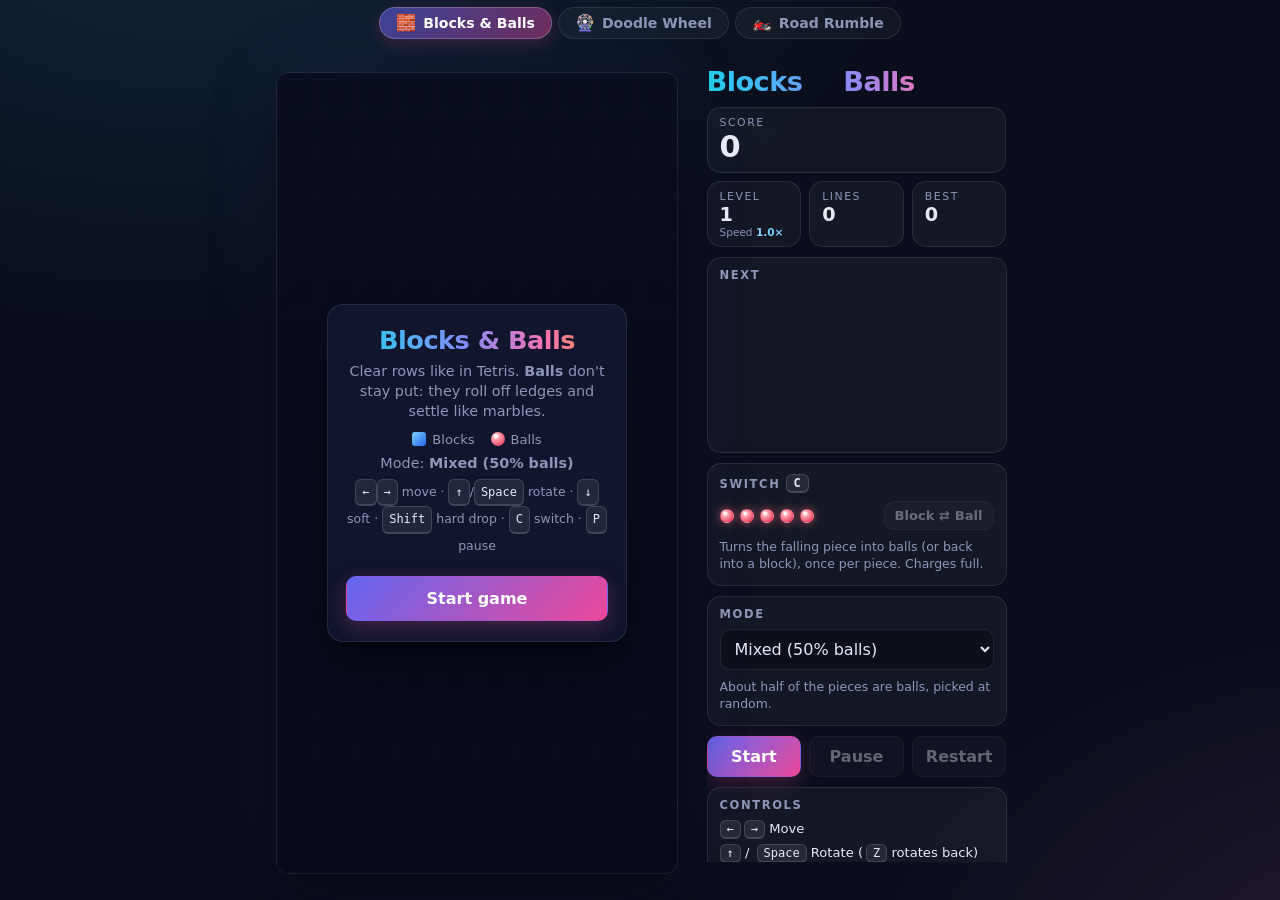
==== commit a31829ce: "Add Road Rumble: top-down racer with vehicle picker (motorcycle, car, bicycle, boat, jet ski, rocket" ====
--- a/index.html
+++ b/index.html
@@ -4,8 +4,8 @@
   <meta charset="utf-8">
   <meta name="viewport" content="width=device-width, initial-scale=1, viewport-fit=cover">
   <meta name="theme-color" content="#0a0e1c">
-  <title>Arcade: Blocks &amp; Balls and Doodle Wheel</title>
-  <meta name="description" content="Two browser games: Blocks &amp; Balls (Tetris with rolling marbles) and Doodle Wheel (a doodle-style snakes-and-ropes board game with a 1-10 spin wheel and collectible creatures).">
+  <title>Arcade: Blocks &amp; Balls, Doodle Wheel and Road Rumble</title>
+  <meta name="description" content="Three browser games: Blocks &amp; Balls (Tetris with rolling marbles), Doodle Wheel (a doodle-style snakes-and-ropes board game with a 1-10 spin wheel and collectible creatures) and Road Rumble (a top-down racer where you dodge or kick obstacles out of the way).">
   <link rel="icon" href="data:,">
   <link rel="apple-touch-icon" href="data:,">
   <meta name="apple-mobile-web-app-capable" content="yes">
@@ -15,6 +15,7 @@
   <nav class="arcade-tabs" role="tablist" aria-label="Choose a game">
     <button type="button" role="tab" class="arcade-tab" id="tabBlocks" data-game="blocks" aria-controls="app" aria-selected="true"><span class="tab-ico" aria-hidden="true">🧱</span>Blocks &amp; Balls</button>
     <button type="button" role="tab" class="arcade-tab" id="tabDoodle" data-game="doodle" aria-controls="doodleApp" aria-selected="false"><span class="tab-ico" aria-hidden="true">🎡</span>Doodle Wheel</button>
+    <button type="button" role="tab" class="arcade-tab" id="tabRoad" data-game="road" aria-controls="roadApp" aria-selected="false"><span class="tab-ico" aria-hidden="true">🏍️</span>Road Rumble</button>
   </nav>
 
   <div class="app" id="app" role="tabpanel" aria-labelledby="tabBlocks">
@@ -101,10 +102,16 @@
   <div class="app dw-app" id="doodleApp" role="tabpanel" aria-labelledby="tabDoodle" hidden>
     <header class="dw-head">
       <h1 class="dw-title">Doodle <span>Wheel</span></h1>
+      <div class="dw-themes" role="radiogroup" aria-label="Board theme">
+        <button type="button" class="dw-sw sw-mint" data-theme="mint" role="radio" aria-checked="true" aria-label="Mint Meadow theme" title="Mint Meadow"></button>
+        <button type="button" class="dw-sw sw-sunset" data-theme="sunset" role="radio" aria-checked="false" aria-label="Sunset Pop theme" title="Sunset Pop"></button>
+        <button type="button" class="dw-sw sw-ocean" data-theme="ocean" role="radio" aria-checked="false" aria-label="Ocean Breeze theme" title="Ocean Breeze"></button>
+      </div>
       <div class="dw-turn" id="dwTurn" aria-live="polite">Pick players and start</div>
     </header>
 
     <section class="dw-players" id="dwPlayers" aria-label="Players"></section>
+    <div class="dw-hazard" id="dwHazard" aria-live="polite"></div>
 
     <main class="dw-stage">
       <div class="dw-board-wrap" id="dwBoardWrap">
@@ -142,8 +149,37 @@
     <footer class="site-footer">© 2026 Harish Lohar · <a href="mailto:hklohar@gmail.com">hklohar@gmail.com</a></footer>
   </div>
 
+  <div class="app rr-app" id="roadApp" role="tabpanel" aria-labelledby="tabRoad" hidden>
+    <header class="rr-head">
+      <h1 class="rr-title">Road <span>Rumble</span></h1>
+      <div class="rr-hud" aria-live="off">
+        <div class="rr-chip rr-chip-score"><small>Score</small><b id="rrScore">0</b><i id="rrCombo"></i></div>
+        <div class="rr-chip"><small>mph</small><b id="rrSpeed">0</b></div>
+        <div class="rr-chip"><small>Dist</small><b id="rrDist">0 m</b></div>
+        <div class="rr-chip"><small>High</small><b id="rrHigh">0</b></div>
+      </div>
+    </header>
+    <main class="rr-stage">
+      <div class="rr-wrap" id="rrWrap">
+        <div class="board-inner rr-inner" id="rrInner">
+          <canvas id="rrCanvas" aria-label="Road Rumble track"></canvas>
+          <div class="overlay show" id="rrOverlay"><div class="overlay-card rr-card" id="rrCard"></div></div>
+        </div>
+      </div>
+    </main>
+    <section class="rr-controls" id="rrControls" aria-label="Touch controls">
+      <button type="button" class="rr-btn rr-kick" id="rrKickL" aria-label="Kick left"><span>&#x21E4;</span>KICK</button>
+      <button type="button" class="rr-btn rr-steer" id="rrLeft" aria-label="Steer left">&#x25C0;</button>
+      <button type="button" class="rr-btn rr-steer" id="rrRight" aria-label="Steer right">&#x25B6;</button>
+      <button type="button" class="rr-btn rr-kick" id="rrKickR" aria-label="Kick right">KICK<span>&#x21E5;</span></button>
+    </section>
+    <p class="rr-keys"><kbd>&larr;</kbd><kbd>&rarr;</kbd> / <kbd>A</kbd><kbd>D</kbd> steer &middot; <kbd>Z</kbd><kbd>X</kbd> / <kbd>Q</kbd><kbd>E</kbd> kick left / right &middot; <kbd>Space</kbd> / <kbd>P</kbd> pause &middot; drag the track to steer</p>
+    <footer class="site-footer">© 2026 Harish Lohar · <a href="mailto:hklohar@gmail.com">hklohar@gmail.com</a></footer>
+  </div>
+
   <script src="arcade.js"></script>
   <script src="game.js"></script>
   <script src="doodle.js"></script>
+  <script src="road.js"></script>
 </body>
 </html>
--- a/style.css
+++ b/style.css
@@ -347,10 +347,98 @@
 .arcade-tab:focus-visible { outline: 2px solid #818cf8; outline-offset: 2px; }
 
 /* ---------- Doodle Wheel (board game) ---------- */
+.dw-head { flex-direction: row !important; flex-wrap: wrap; align-items: center; }
+.dw-head .dw-title { flex: 1; }
+.dw-head .dw-turn { flex-basis: 100%; }
+.dw-themes { display: flex; gap: 6px; }
+.dw-sw {
+  width: 26px; height: 26px; padding: 0; border-radius: 50%;
+  border: 2px solid rgba(255, 255, 255, 0.8);
+  box-shadow: 0 1px 4px rgba(0, 0, 0, 0.3);
+}
+.dw-sw.on { outline: 2.5px solid var(--text); outline-offset: 2px; }
+.dw-sw.sw-mint { background: radial-gradient(circle at 30% 30%, #ffffff 0 18%, transparent 19%), linear-gradient(135deg, #c9f0d9, #7fd6a8); }
+.dw-sw.sw-sunset { background: repeating-linear-gradient(45deg, rgba(255, 255, 255, 0.35) 0 3px, transparent 3px 7px), linear-gradient(135deg, #ff9f8a, #ffc9a8 50%, #c9a7f2); }
+.dw-sw.sw-ocean { background: radial-gradient(circle at 65% 35%, rgba(255, 255, 255, 0.55) 0 12%, transparent 13%), linear-gradient(135deg, #0b2a46, #1aa3a8); }
+.dw-sw:hover:not(:disabled) { transform: scale(1.08); }
+
+/* Theme variables (scoped to the Doodle Wheel tab) */
+#doodleApp { color: var(--text); }
+#doodleApp[data-theme="mint"] {
+  --text: #18352a; --muted: #4d6e60; --panel: rgba(255, 255, 255, 0.72); --panel-border: rgba(31, 122, 84, 0.18);
+  --btn-bg: rgba(255, 255, 255, 0.85); --btn-hover: #ffffff; --btn-border: rgba(31, 122, 84, 0.22);
+  --primary: linear-gradient(135deg, #10b981, #0ea5a4); --primary-shadow: rgba(16, 185, 129, 0.35);
+  --title: linear-gradient(90deg, #059669, #0d9488 45%, #f59e0b 80%, #ec4899);
+  --card: rgba(255, 255, 255, 0.96); --veil: rgba(225, 245, 233, 0.6); --slot: rgba(31, 122, 84, 0.06); --slot-border: rgba(31, 122, 84, 0.22);
+  --kbd: rgba(31, 122, 84, 0.08); --shadow-board: 0 0 0 1px rgba(31, 122, 84, 0.18), 0 14px 40px rgba(31, 94, 66, 0.18);
+}
+#doodleApp[data-theme="sunset"] {
+  --text: #4a1631; --muted: #864a64; --panel: rgba(255, 255, 255, 0.6); --panel-border: rgba(157, 23, 77, 0.16);
+  --btn-bg: rgba(255, 255, 255, 0.7); --btn-hover: rgba(255, 255, 255, 0.95); --btn-border: rgba(157, 23, 77, 0.2);
+  --primary: linear-gradient(135deg, #f43f5e, #fb923c); --primary-shadow: rgba(244, 63, 94, 0.35);
+  --title: linear-gradient(90deg, #e11d48, #f97316 45%, #a855f7);
+  --card: rgba(255, 247, 243, 0.96); --veil: rgba(255, 214, 196, 0.55); --slot: rgba(157, 23, 77, 0.06); --slot-border: rgba(157, 23, 77, 0.2);
+  --kbd: rgba(157, 23, 77, 0.08); --shadow-board: 0 0 0 1px rgba(255, 255, 255, 0.6), 0 14px 40px rgba(138, 45, 80, 0.25);
+}
+#doodleApp[data-theme="ocean"] {
+  --text: #e8fbff; --muted: #9cc9d6; --panel: rgba(8, 47, 73, 0.55); --panel-border: rgba(125, 211, 252, 0.2);
+  --btn-bg: rgba(125, 211, 252, 0.1); --btn-hover: rgba(125, 211, 252, 0.2); --btn-border: rgba(125, 211, 252, 0.25);
+  --primary: linear-gradient(135deg, #06b6d4, #2563eb); --primary-shadow: rgba(6, 182, 212, 0.35);
+  --title: linear-gradient(90deg, #67e8f9, #5eead4 45%, #fde68a);
+  --card: rgba(7, 37, 60, 0.94); --veil: rgba(3, 20, 35, 0.55); --slot: rgba(0, 0, 0, 0.2); --slot-border: rgba(125, 211, 252, 0.22);
+  --kbd: rgba(125, 211, 252, 0.12); --shadow-board: 0 0 0 1px rgba(125, 211, 252, 0.2), 0 20px 60px rgba(0, 0, 0, 0.45);
+}
+#doodleApp button { background: var(--btn-bg); border-color: var(--btn-border); color: var(--text); }
+#doodleApp button:hover:not(:disabled) { background: var(--btn-hover); border-color: var(--btn-border); }
+#doodleApp button.primary, #doodleApp .overlay-card .segs button.seg.on { background: var(--primary); border-color: transparent; color: #fff; box-shadow: 0 6px 18px var(--primary-shadow); }
+#doodleApp button.primary:hover:not(:disabled) { background: var(--primary); filter: brightness(1.06); }
+#doodleApp button.dw-sw { border: 2px solid #fff; color: transparent; }
+#doodleApp button.dw-sw.sw-mint { background: radial-gradient(circle at 30% 30%, #ffffff 0 18%, transparent 19%), linear-gradient(135deg, #c9f0d9, #7fd6a8); }
+#doodleApp button.dw-sw.sw-sunset { background: repeating-linear-gradient(45deg, rgba(255, 255, 255, 0.35) 0 3px, transparent 3px 7px), linear-gradient(135deg, #ff9f8a, #ffc9a8 50%, #c9a7f2); }
+#doodleApp button.dw-sw.sw-ocean { background: radial-gradient(circle at 65% 35%, rgba(255, 255, 255, 0.55) 0 12%, transparent 13%), linear-gradient(135deg, #0b2a46, #1aa3a8); }
+#doodleApp .dw-title { background: var(--title); -webkit-background-clip: text; background-clip: text; color: transparent; }
+#doodleApp .dw-board-wrap .board-inner { box-shadow: var(--shadow-board); }
+#doodleApp .overlay { background: var(--veil); }
+#doodleApp .overlay-card { background: var(--card); color: var(--text); }
+#doodleApp .overlay-card h2 { background: var(--title); -webkit-background-clip: text; background-clip: text; color: transparent; }
+#doodleApp kbd { background: var(--kbd); border-color: var(--btn-border); color: var(--text); }
+#doodleApp .dw-slot { background: var(--slot); border-color: var(--slot-border); }
+#doodleApp .site-footer { color: var(--muted); }
+#doodleApp .dw-table th, #doodleApp .dw-table td { border-bottom-color: var(--panel-border); }
+#doodleApp[data-theme="mint"] .record, #doodleApp[data-theme="sunset"] .record { color: #b45309; }
+#doodleApp[data-theme="mint"] .dw-table tr.win td, #doodleApp[data-theme="sunset"] .dw-table tr.win td { color: #b45309; }
+#doodleApp[data-theme="mint"] .dw-tray-count, #doodleApp[data-theme="sunset"] .dw-tray-count { color: #b45309; }
+#doodleApp[data-theme="mint"] .dw-slot.got, #doodleApp[data-theme="sunset"] .dw-slot.got { background: rgba(255, 255, 255, 0.9); border-color: rgba(180, 83, 9, 0.35); }
+
+/* Page background + shared tab bar per theme (only while Doodle Wheel is the active tab) */
+body[data-game="doodle"][data-dwtheme="mint"] {
+  background:
+    radial-gradient(circle, rgba(52, 168, 107, 0.13) 2px, transparent 2.5px) 0 0 / 22px 22px,
+    radial-gradient(circle, rgba(245, 158, 11, 0.10) 2px, transparent 2.5px) 11px 11px / 22px 22px,
+    linear-gradient(160deg, #f4fbf4, #e3f5ea 55%, #fdf6e3);
+}
+body[data-game="doodle"][data-dwtheme="sunset"] {
+  background:
+    repeating-linear-gradient(135deg, rgba(255, 255, 255, 0.16) 0 14px, transparent 14px 34px),
+    linear-gradient(160deg, #ffb59e, #ffd5bf 45%, #e7c3f0);
+}
+body[data-game="doodle"][data-dwtheme="ocean"] {
+  background:
+    radial-gradient(circle at 20% 30%, rgba(186, 240, 255, 0.10) 0 6px, transparent 7px) 0 0 / 90px 90px,
+    radial-gradient(circle at 70% 70%, rgba(186, 240, 255, 0.08) 0 10px, transparent 11px) 0 0 / 130px 130px,
+    linear-gradient(170deg, #071d33, #0b3b55 55%, #0d5a6e);
+}
+body[data-game="doodle"][data-dwtheme="mint"] .arcade-tab,
+body[data-game="doodle"][data-dwtheme="sunset"] .arcade-tab { color: #3f3a4a; background: rgba(255, 255, 255, 0.6); border-color: rgba(0, 0, 0, 0.08); }
+body[data-game="doodle"][data-dwtheme="mint"] .arcade-tab.active { color: #fff; background: linear-gradient(135deg, #10b981, #0ea5a4); box-shadow: 0 4px 14px rgba(16, 185, 129, 0.35); }
+body[data-game="doodle"][data-dwtheme="sunset"] .arcade-tab.active { color: #fff; background: linear-gradient(135deg, #f43f5e, #fb923c); box-shadow: 0 4px 14px rgba(244, 63, 94, 0.35); }
+body[data-game="doodle"][data-dwtheme="ocean"] .arcade-tab { color: #b9e3ee; background: rgba(8, 47, 73, 0.5); border-color: rgba(125, 211, 252, 0.2); }
+body[data-game="doodle"][data-dwtheme="ocean"] .arcade-tab.active { color: #fff; background: linear-gradient(135deg, #06b6d4, #2563eb); box-shadow: 0 4px 14px rgba(6, 182, 212, 0.35); }
+
 .app.dw-app {
   grid-template-columns: auto minmax(270px, 320px);
-  grid-template-rows: auto auto auto auto minmax(0, 1fr) auto auto;
-  grid-template-areas: "stage head" "stage players" "stage spin" "stage tray" "stage log" "stage buttons" "stage footer";
+  grid-template-rows: auto auto auto auto auto minmax(0, 1fr) auto auto;
+  grid-template-areas: "stage head" "stage players" "stage hazard" "stage spin" "stage tray" "stage log" "stage buttons" "stage footer";
   gap: 10px 26px;
 }
 .dw-head { grid-area: head; display: flex; flex-direction: column; gap: 6px; }
@@ -427,19 +515,71 @@
 .dw-table tr { --tc: #fff; }
 .dw-table tr.win td { color: #fde68a; font-weight: 800; }
 .dw-table td.cr img { width: 20px; height: 20px; margin: -3px 0; }
+/* round's hazard animal badge */
+.dw-hazard {
+  grid-area: hazard; justify-self: start; display: inline-flex; align-items: center; gap: 5px;
+  padding: 4px 12px; border-radius: 999px; font-size: 0.8rem; color: var(--text);
+  background: var(--panel); border: 1px solid var(--panel-border); white-space: nowrap;
+}
+.dw-hazard .dw-hz-lbl { color: var(--muted); font-weight: 600; }
+.dw-hazard .dw-hz-emoji { font-size: 1.05rem; line-height: 1; }
+.dw-hazard.pop { animation: hzPop 0.6s ease-out; }
+@keyframes hzPop { 0% { transform: scale(0.7); } 60% { transform: scale(1.12); } 100% { transform: scale(1); } }
+.dw-win-hz { margin-top: -4px; }
+/* player names: setup inputs, re-roll, tap-to-rename chips */
+.dw-seat .dw-name {
+  flex: 1 1 0; width: 0; min-width: 0; font: inherit; font-size: 0.85rem; font-weight: 700; color: var(--text);
+  padding: 5px 8px; border-radius: 8px; border: 1px solid var(--slot-border); background: var(--slot);
+}
+.dw-seat .dw-name:focus { outline: 2px solid var(--tc); outline-offset: 0; }
+.dw-seat.off .dw-name, .dw-seat.off .dw-reroll { opacity: 0.45; }
+.overlay-card button.dw-reroll { margin: 0; width: auto; flex: 0 0 auto; padding: 3px 6px; font-size: 0.85rem; line-height: 1.2; border-radius: 8px; }
+.dw-reroll.spin { animation: rerollSpin 0.45s ease-out; }
+@keyframes rerollSpin { to { transform: rotate(360deg); } }
+.dw-pl { cursor: pointer; }
+.dw-pl b { min-width: 0; }
+.dw-pl-name { min-width: 0; width: 100%; font: inherit; font-weight: 700; color: var(--text); padding: 1px 4px; border-radius: 6px; border: 1px solid var(--tc); background: var(--slot, rgba(255,255,255,0.1)); }
+.dw-last { min-width: 0; overflow: hidden; text-overflow: ellipsis; white-space: nowrap; }
+.dw-spinbar, .dw-head, .dw-players { min-width: 0; }
+.dw-head .dw-turn { min-width: 0; }
+/* 5-0 reshuffle banner */
+.dw-offer {
+  --tc: #a78bfa;
+  position: absolute; left: 50%; top: 10px; z-index: 4; width: min(92%, 420px);
+  transform: translate(-50%, -16px) scale(0.96); opacity: 0; pointer-events: none;
+  padding: 10px 12px; border-radius: 14px; text-align: center; color: var(--text);
+  background: var(--card); border: 2px solid var(--tc);
+  box-shadow: 0 10px 30px rgba(0, 0, 0, 0.35), 0 0 0 4px color-mix(in srgb, var(--tc) 25%, transparent);
+  transition: opacity 0.25s, transform 0.25s;
+}
+.dw-offer.show { opacity: 1; transform: translate(-50%, 0) scale(1); pointer-events: auto; animation: offerGlow 1.4s ease-in-out infinite; }
+@keyframes offerGlow { 50% { box-shadow: 0 10px 30px rgba(0, 0, 0, 0.35), 0 0 0 8px color-mix(in srgb, var(--tc) 18%, transparent); } }
+.dw-offer-txt { font-size: 0.9rem; line-height: 1.3; }
+.dw-offer-txt b { color: var(--tc); filter: brightness(0.8); }
+.dw-offer-btns { display: flex; gap: 8px; margin-top: 8px; }
+.dw-offer-btns button { flex: 1; margin: 0; padding: 8px 6px; font-size: 0.85rem; }
+/* board style picker on the setup screen */
+.dw-boardpick { display: flex; align-items: center; gap: 8px; margin: 2px 0 8px; font-size: 0.85rem; font-weight: 700; }
+.dw-boardpick > span { flex: 1; text-align: left; }
+/* tray: owner colour per slot */
+#doodleApp .dw-slot.got[style*="--oc"] { border: 2px solid var(--oc); box-shadow: 0 0 6px color-mix(in srgb, var(--oc) 45%, transparent); }
 .dw-ov-btns { display: grid; grid-template-columns: 1fr 1fr; gap: 8px; }
-.dw-app .overlay-card { max-width: 340px; }
+.dw-app .overlay-card { max-width: 340px; max-height: calc(100% - 12px); overflow-y: auto; }
 
 @media (max-width: 820px), (max-aspect-ratio: 4/5) {
   :root { --tabs-h: 42px; }
   .arcade-tab { padding: 6px 12px; font-size: 0.8rem; }
   .app.dw-app {
-    grid-template-columns: 1fr;
-    grid-template-rows: auto auto minmax(0, 1fr) auto auto auto auto auto;
-    grid-template-areas: "head" "players" "stage" "spin" "tray" "log" "buttons" "footer";
+    grid-template-columns: minmax(0, 1fr);
+    grid-template-rows: auto auto auto minmax(0, 1fr) auto auto auto auto auto;
+    grid-template-areas: "head" "players" "hazard" "stage" "spin" "tray" "log" "buttons" "footer";
     gap: 6px;
   }
-  .dw-head { flex-direction: row; align-items: center; justify-content: space-between; gap: 8px; }
+  .dw-head { flex-wrap: nowrap; justify-content: space-between; gap: 8px; }
+  .dw-head .dw-title { flex: 0 0 auto; }
+  .dw-head .dw-turn { flex-basis: auto; flex: 0 1 auto; }
+  .dw-themes { gap: 5px; }
+  .dw-sw { width: 22px; height: 22px; }
   .dw-title { font-size: 1.15rem; white-space: nowrap; }
   .dw-turn { font-size: 0.75rem; padding: 3px 10px; min-width: 0; }
   .dw-players { grid-template-columns: repeat(auto-fit, minmax(80px, 1fr)); gap: 4px; }
@@ -462,7 +602,124 @@
   .dw-log { font-size: 0.68rem; gap: 1px; max-height: 2.6em; }
   .dw-log li:nth-child(n + 3) { display: none; }
   .dw-buttons { grid-template-columns: repeat(4, 1fr); }
+  .dw-hazard { justify-self: center; font-size: 0.72rem; padding: 2px 10px; }
+  .dw-head .dw-turn { font-size: 0.7rem; padding: 3px 8px; }
+  .dw-offer { top: 6px; padding: 8px 10px; }
+  .dw-offer-txt { font-size: 0.8rem; }
+  .dw-offer-btns button { padding: 7px 4px; font-size: 0.78rem; }
+  .dw-boardpick { font-size: 0.78rem; gap: 4px; }
+  .dw-app .overlay { padding: 4px; }
+  .dw-app .overlay-card { padding-top: 8px; padding-bottom: 8px; max-height: 100%; }
+  .dw-app .overlay-card h2 { font-size: 1.25rem; margin: 0 0 4px; }
+  .dw-app .overlay-card > p:first-of-type { font-size: 0.74rem; line-height: 1.35; margin: 0 0 6px; }
+  .dw-seats { margin: 6px 0; gap: 5px; }
+  .dw-app .overlay-card .dw-small { margin: 2px 0 6px; font-size: 0.66rem; }
+  .dw-seat .dw-name { padding: 3px 6px; }
+  .overlay-card button.dw-reroll { padding: 2px 5px; }
+  .overlay-card .segs button.seg { padding: 4px 5px; }
+  .dw-app .overlay-card button.primary[data-ov] { padding: 9px; }
+  .dw-hazard .dw-hz-emoji { font-size: 0.9rem; }
+  .dw-seat { gap: 5px; }
+  .dw-seat .dw-name { font-size: 0.78rem; padding: 4px 6px; }
+  .overlay-card .segs button.seg { padding: 5px 5px; font-size: 0.68rem; }
+  .segs { gap: 2px; flex: 0 0 auto; }
+  .dw-app .overlay-card { padding-left: 12px; padding-right: 12px; }
   .dw-buttons button { padding: 7px 2px; font-size: 0.76rem; white-space: nowrap; }
+}
+
+/* ---------- Road Rumble (top-down racer) ---------- */
+.app.rr-app {
+  grid-template-columns: minmax(0, 560px);
+  grid-template-rows: auto minmax(0, 1fr) auto auto auto;
+  grid-template-areas: "head" "stage" "controls" "keys" "footer";
+  align-content: stretch;
+  gap: 8px;
+  padding: 12px 14px 8px;
+}
+.rr-head { grid-area: head; display: flex; align-items: center; justify-content: space-between; gap: 10px; min-width: 0; }
+.rr-title {
+  margin: 0; font-size: 1.45rem; font-weight: 900; letter-spacing: -0.02em; white-space: nowrap; font-style: italic;
+  background: linear-gradient(90deg, #fde047, #fb923c 55%, #ef4444); -webkit-background-clip: text; background-clip: text; color: transparent;
+}
+.rr-title span { opacity: 0.85; }
+.rr-hud { display: flex; gap: 6px; min-width: 0; }
+.rr-chip {
+  position: relative; display: flex; flex-direction: column; align-items: center; min-width: 54px; padding: 3px 9px;
+  background: var(--panel); border: 1px solid var(--panel-border); border-radius: 10px; line-height: 1.1;
+}
+.rr-chip small { font-size: 0.58rem; letter-spacing: 0.12em; text-transform: uppercase; color: var(--muted); }
+.rr-chip b { font-size: 1rem; font-weight: 800; font-variant-numeric: tabular-nums; white-space: nowrap; }
+.rr-chip-score { min-width: 70px; }
+.rr-chip i { position: absolute; top: -7px; right: -6px; font-style: normal; font-size: 0.62rem; font-weight: 900; color: #1f1300; background: #fde047; border-radius: 6px; padding: 0 4px; }
+.rr-chip i:empty { display: none; }
+.rr-stage { grid-area: stage; min-height: 0; display: flex; }
+.rr-wrap { position: relative; flex: 1; min-height: 0; min-width: 0; }
+.rr-controls { grid-area: controls; display: grid; grid-template-columns: 1fr 1.25fr 1.25fr 1fr; gap: 8px; }
+.rr-btn {
+  height: 58px; padding: 0 4px; border-radius: 14px; font-size: 1.35rem; font-weight: 900;
+  touch-action: none; user-select: none; -webkit-user-select: none; -webkit-touch-callout: none;
+  display: flex; align-items: center; justify-content: center; gap: 4px;
+}
+.rr-kick { font-size: 0.85rem; letter-spacing: 0.06em; background: linear-gradient(135deg, rgba(251, 146, 60, 0.35), rgba(239, 68, 68, 0.3)); border-color: rgba(251, 146, 60, 0.5); }
+.rr-kick span { font-size: 1.2rem; }
+.rr-btn.down { transform: scale(0.94); background: rgba(255, 255, 255, 0.22); }
+.rr-kick.down { background: linear-gradient(135deg, #fb923c, #ef4444); }
+.rr-keys { grid-area: keys; margin: 0; text-align: center; font-size: 0.72rem; color: var(--muted); line-height: 1.8; }
+.rr-keys kbd { font-size: 0.66rem; padding: 0 4px; }
+.rr-app .site-footer { grid-area: footer; }
+/* overlays */
+.rr-app .overlay { padding: 8px; }
+.rr-card { max-width: 380px; max-height: 100%; overflow-y: auto; padding: 14px 14px; scrollbar-width: thin; }
+.rr-card h2 { background: linear-gradient(90deg, #fde047, #fb923c 55%, #ef4444); -webkit-background-clip: text; background-clip: text; font-style: italic; font-weight: 900; }
+.rr-card .rr-sub { margin: 0 0 8px; }
+.rr-grid { display: grid; grid-template-columns: 1fr 1fr; gap: 6px; }
+.overlay-card .rr-veh {
+  margin: 0; width: auto; padding: 5px 6px; border-radius: 12px; text-align: left;
+  display: grid; grid-template-columns: 44px minmax(0, 1fr); grid-template-rows: auto auto; column-gap: 6px; align-items: center;
+  position: relative;
+}
+.rr-veh canvas { grid-row: 1 / 3; width: 44px; height: 44px; border-radius: 9px; background: #3b3f47; }
+.rr-veh[data-track="water"] canvas { background: #0e7490; }
+.rr-veh[data-track="sky"] canvas { background: #60a5fa; }
+.rr-veh.on { border-color: #fde047; background: rgba(253, 224, 71, 0.14); box-shadow: 0 0 0 1px #fde047 inset; }
+.rr-vname { font-size: 0.8rem; font-weight: 800; white-space: nowrap; overflow: hidden; text-overflow: ellipsis; display: flex; align-items: baseline; gap: 4px; }
+.rr-vtrack { position: absolute; left: 5px; bottom: 4px; width: 44px; text-align: center; font-style: normal; font-size: 0.5rem; font-weight: 800; text-transform: uppercase; letter-spacing: 0.08em; color: #fff; background: rgba(0, 0, 0, 0.45); border-radius: 0 0 9px 9px; line-height: 1.5; }
+.rr-stats { display: grid; grid-template-columns: auto 1fr; column-gap: 4px; row-gap: 1px; align-items: center; font-size: 0.55rem; color: var(--muted); text-transform: uppercase; letter-spacing: 0.04em; }
+.rr-bars { display: flex; gap: 2px; }
+.rr-bars i { flex: 1; height: 4px; border-radius: 2px; background: rgba(255, 255, 255, 0.14); }
+.rr-bars i.on { background: linear-gradient(90deg, #fde047, #fb923c); }
+.rr-vbest { position: absolute; top: 3px; right: 6px; font-size: 0.5rem; color: #fde68a; font-weight: 700; }
+.rr-blurb { font-size: 0.78rem !important; min-height: 2.6em; margin: 8px 0 0 !important; }
+.overlay-card button.rr-go { margin-top: 6px; }
+.rr-final { font-size: 2.4rem; font-weight: 900; font-variant-numeric: tabular-nums; }
+.rr-tbl { width: 100%; margin: 6px 0 0; border-collapse: collapse; font-size: 0.8rem; }
+.rr-tbl td { padding: 2px 4px; border-bottom: 1px solid rgba(255, 255, 255, 0.06); }
+.rr-tbl td:first-child { text-align: left; color: var(--muted); }
+.rr-tbl td:last-child { text-align: right; font-weight: 700; font-variant-numeric: tabular-nums; }
+.rr-btns { display: grid; grid-template-columns: 1fr 1fr; gap: 8px; }
+.rr-btns button { margin-top: 10px !important; }
+@media (hover: none) and (pointer: coarse) { .rr-keys { display: none; } }
+
+@media (max-width: 820px), (max-aspect-ratio: 4/5) {
+  .arcade-tabs { gap: 4px; padding-left: 6px; padding-right: 6px; }
+  .arcade-tab { padding: 6px 10px; font-size: 0.76rem; gap: 5px; }
+  .app.rr-app { grid-template-columns: minmax(0, 1fr); padding: 6px 8px 4px; gap: 6px; }
+  .rr-title { font-size: 1.1rem; }
+  .rr-hud { gap: 4px; }
+  .rr-chip { min-width: 0; padding: 2px 6px; }
+  .rr-chip b { font-size: 0.85rem; }
+  .rr-chip-score { min-width: 58px; }
+  .rr-btn { height: 64px; }
+  .rr-keys { display: none; }
+  .rr-app .site-footer { padding: 0; font-size: 0.62rem; }
+}
+@media (max-width: 420px) {
+  .arcade-tab .tab-ico { display: none; }
+  .arcade-tab { padding: 6px 10px; font-size: 0.74rem; }
+}
+@media (max-width: 360px) {
+  .rr-title { display: none; }
+  .rr-hud { flex: 1; justify-content: space-between; }
 }
 
 @media (prefers-reduced-motion: reduce) {
